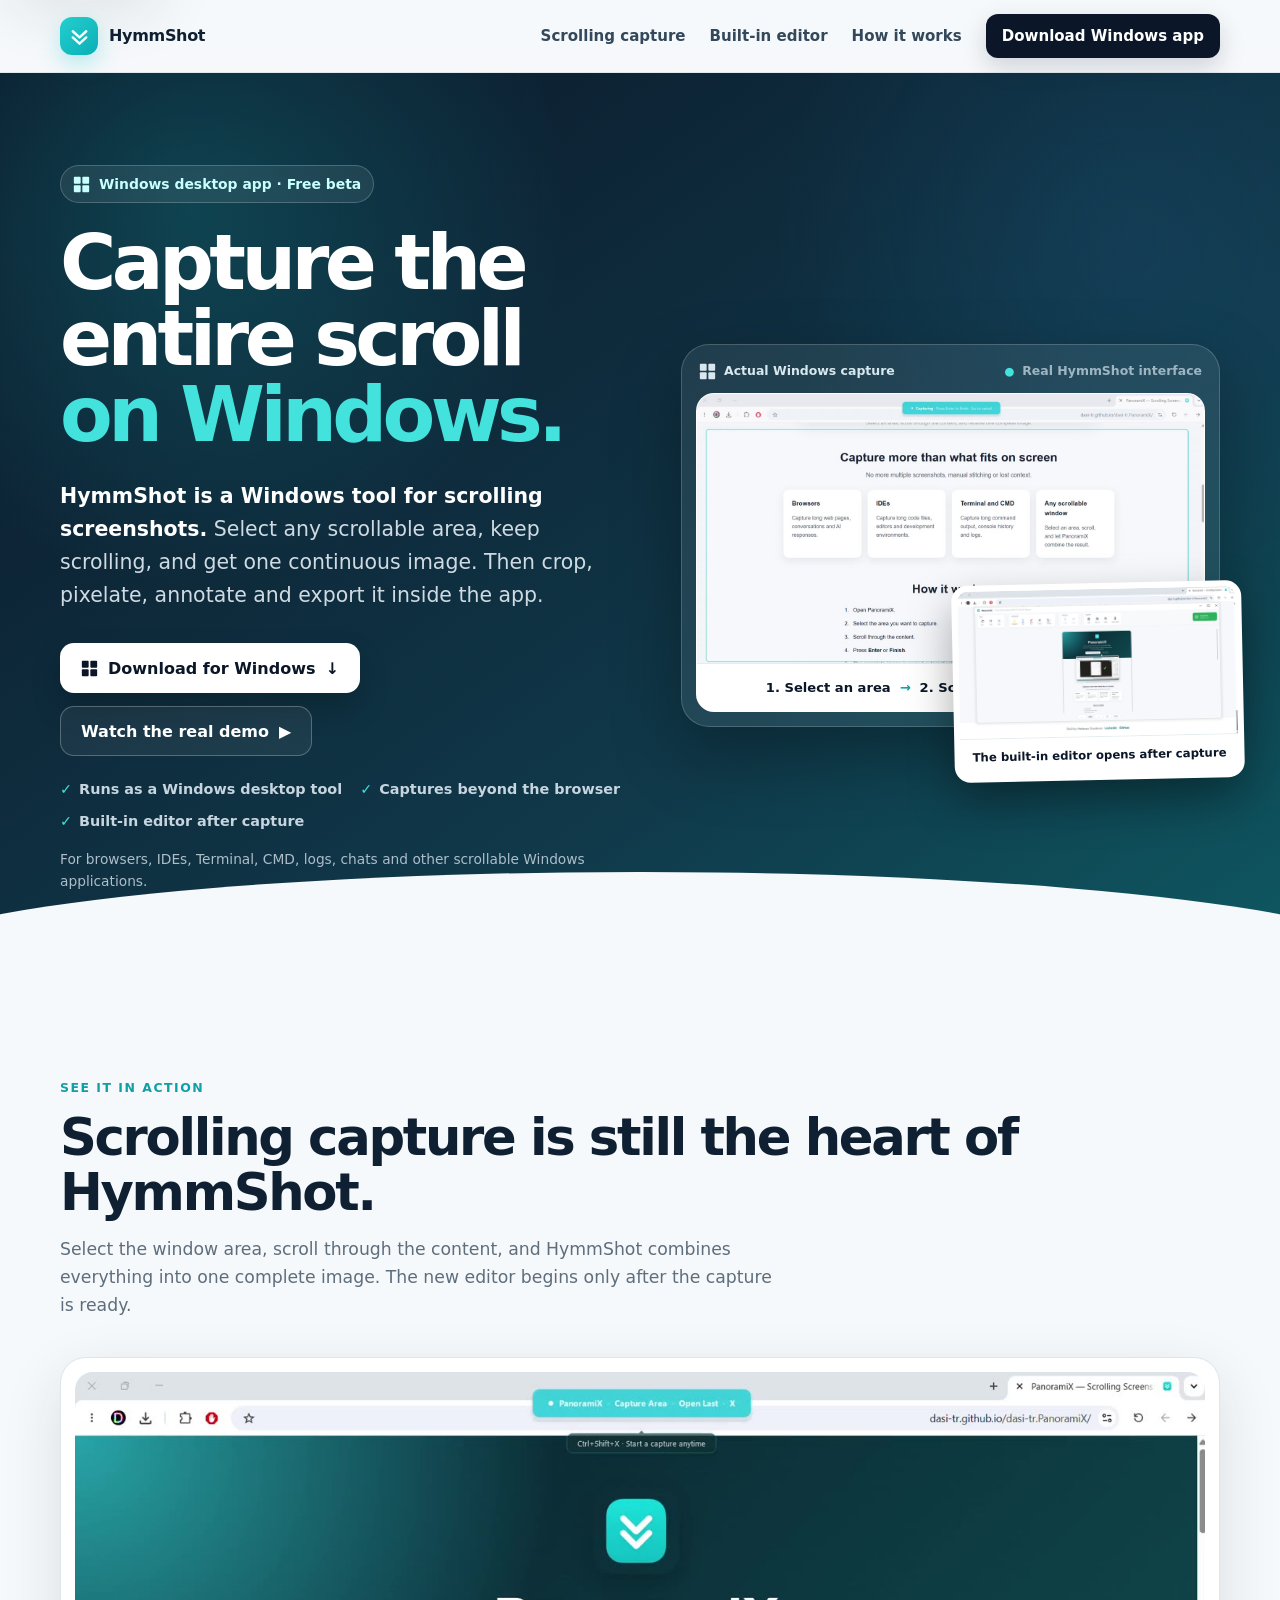
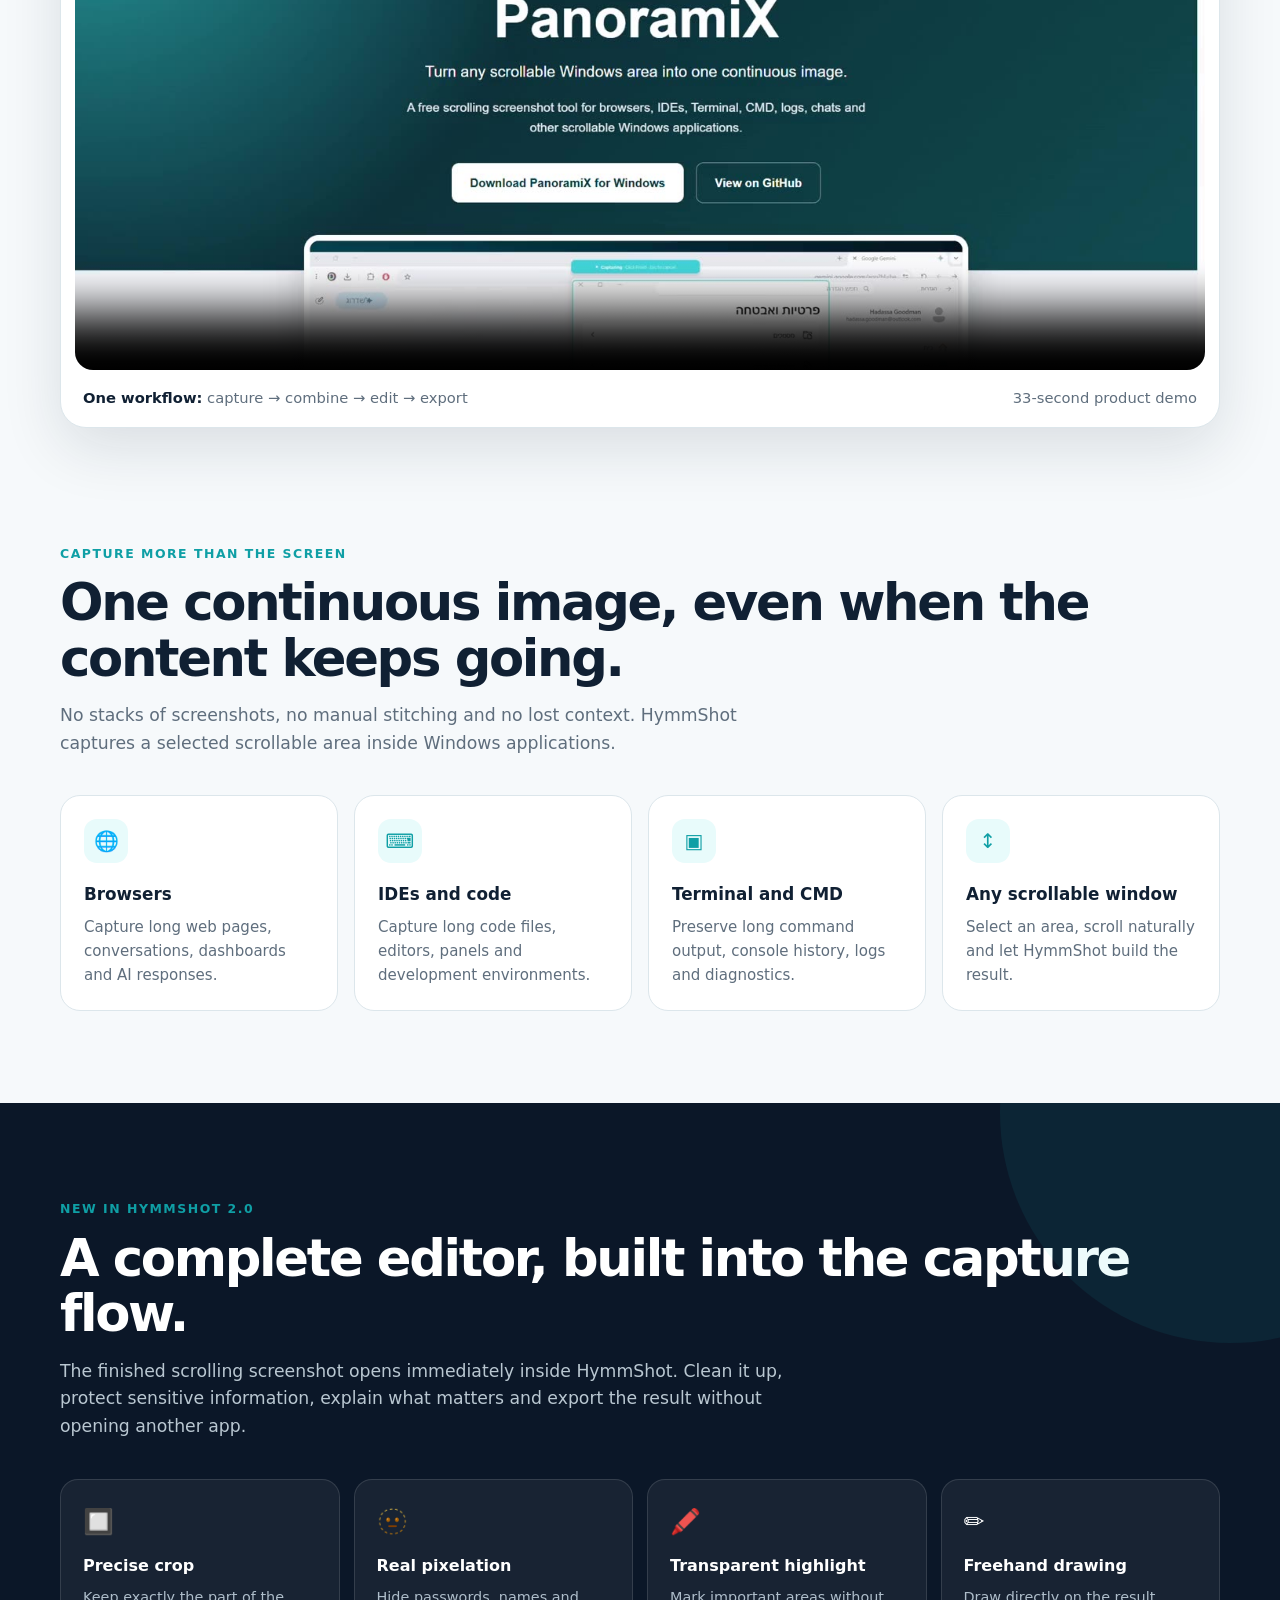
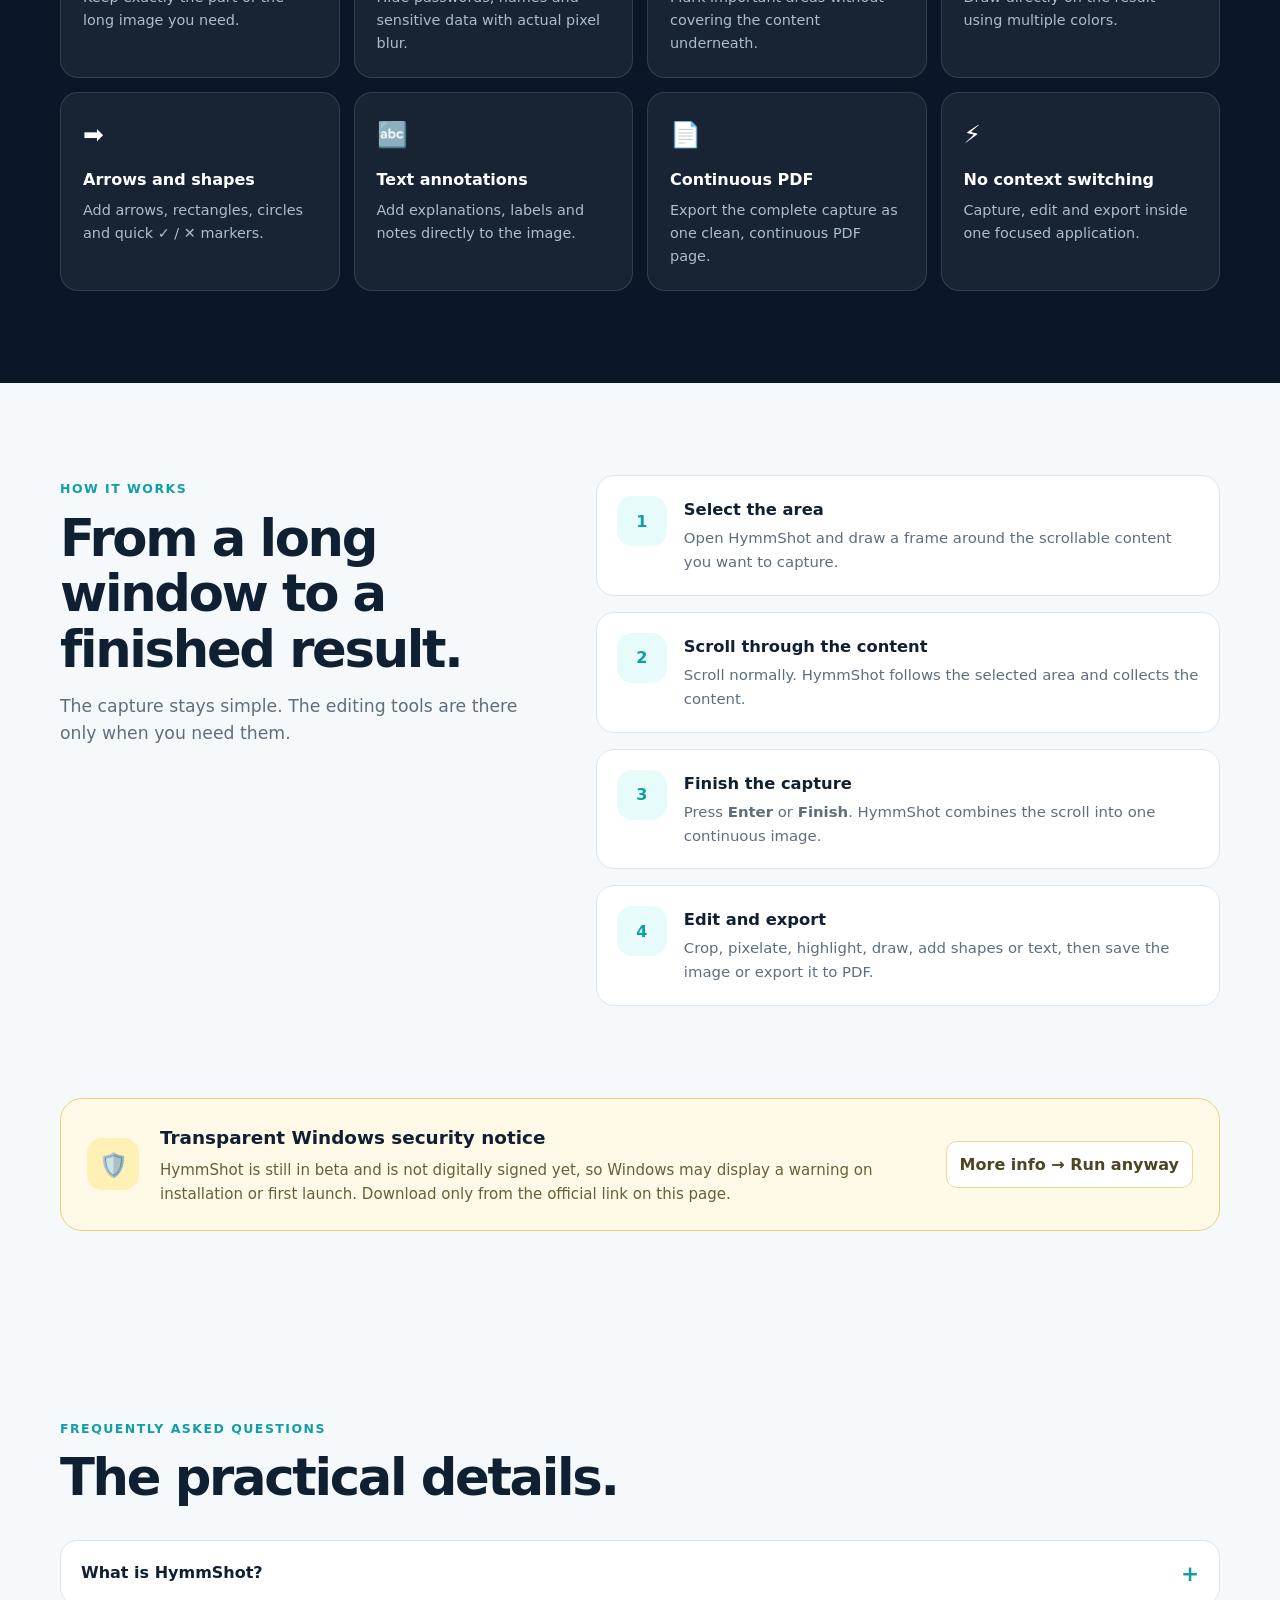
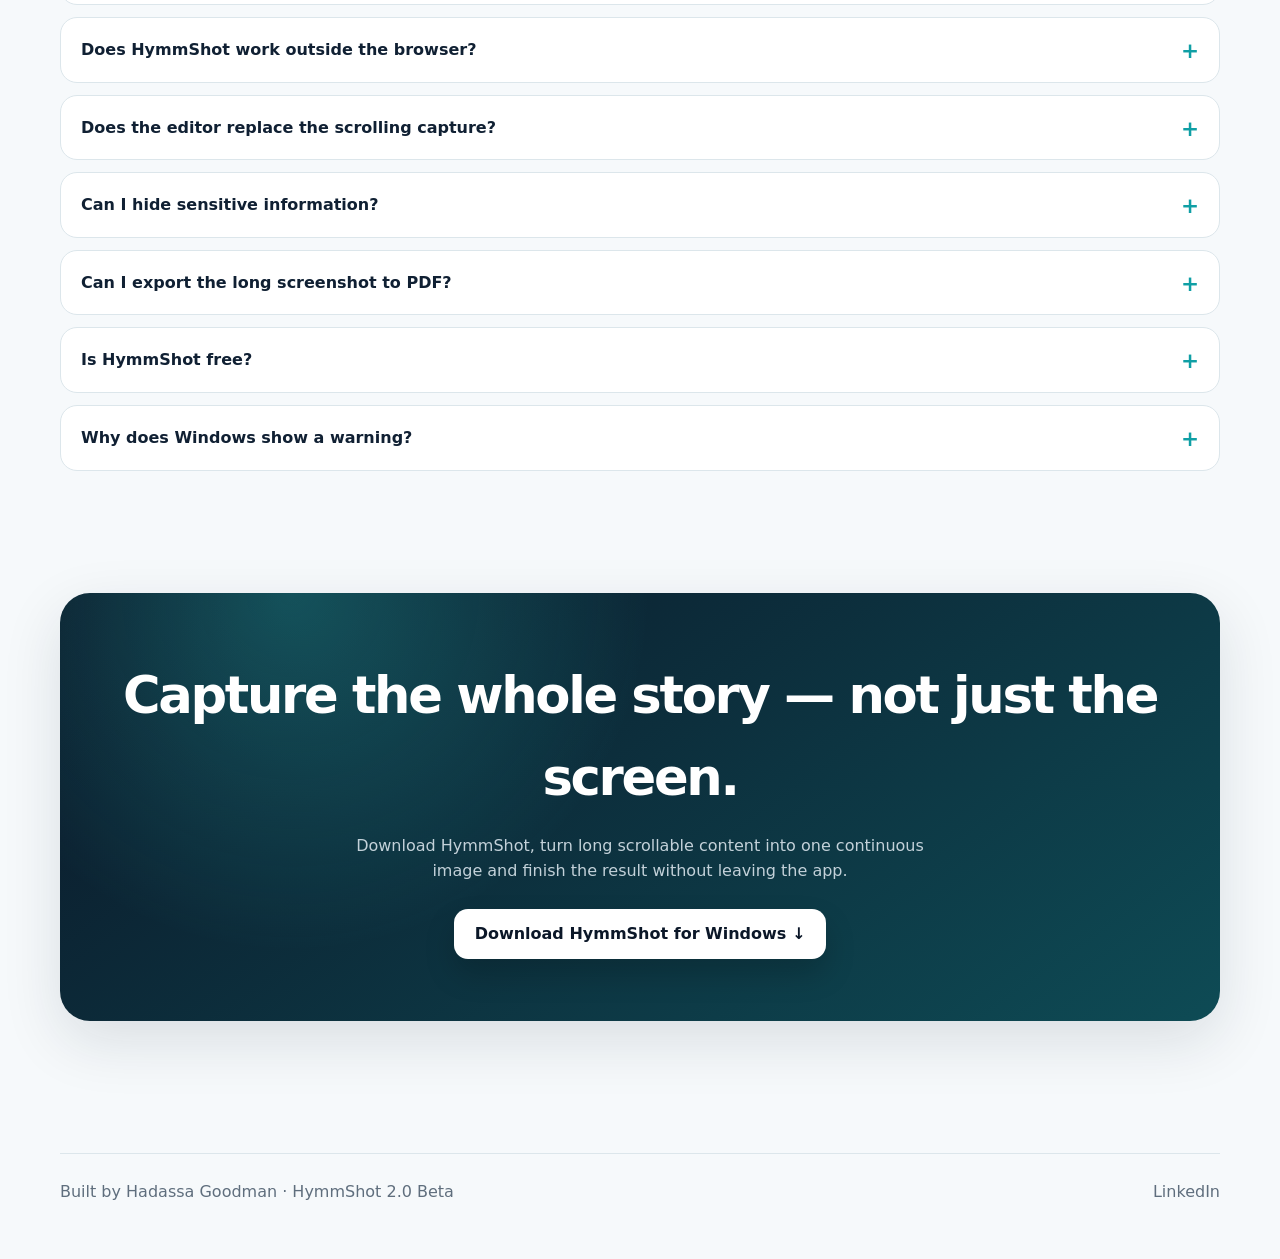
==== index.html @ 6997e1ee "Update download link for HymmShot Windows installer" ====
<!doctype html>
<html lang="en">
<head>
  <meta charset="utf-8">
  <meta name="viewport" content="width=device-width, initial-scale=1">
  <title>HymmShot — Scrolling Screenshots for Windows</title>
  <meta name="description" content="Capture any scrollable Windows area as one continuous image, then crop, pixelate, highlight, annotate and export it — without leaving HymmShot.">
  <meta name="theme-color" content="#0b1728">
  <link rel="canonical" href="https://hymmshot.com/">
  <meta property="og:type" content="website">
  <meta property="og:url" content="https://hymmshot.com/">
  <meta property="og:title" content="HymmShot — Scrolling Screenshots for Windows">
  <meta property="og:description" content="A Windows scrolling screenshot tool with a built-in editor for cropping, pixelation, highlighting, annotations and PDF export.">
  <meta property="og:image" content="https://hymmshot.com/icon.png">
  <meta name="twitter:card" content="summary_large_image">
  <meta name="twitter:title" content="HymmShot — Scrolling Screenshots for Windows">
  <meta name="twitter:description" content="Capture long scrollable content as one continuous image, then edit it inside HymmShot.">
  <meta name="twitter:image" content="https://hymmshot.com/icon.png">
  <link rel="icon" href="data:image/svg+xml,%3Csvg xmlns='http://www.w3.org/2000/svg' viewBox='0 0 64 64'%3E%3Crect width='64' height='64' rx='16' fill='%2317c7c9'/%3E%3Cpath d='M18 21l14 14 14-14M18 35l14 14 14-14' fill='none' stroke='white' stroke-width='6' stroke-linecap='round' stroke-linejoin='round'/%3E%3C/svg%3E">
  <script type="application/ld+json">
  {
    "@context": "https://schema.org",
    "@type": "SoftwareApplication",
    "name": "HymmShot",
    "operatingSystem": "Windows",
    "applicationCategory": "UtilitiesApplication",
    "softwareVersion": "2.0.0 Beta",
    "description": "HymmShot captures a selected scrollable Windows area as one continuous image and opens it in a built-in editor.",
    "url": "https://hymmshot.com/",
    "downloadUrl": "https://github.com/dasi-tr/PanoramiX-Releases/releases/latest/download/HymmShot-Setup-0.8.0.exe",
    "offers": {"@type":"Offer","price":"0","priceCurrency":"USD"},
    "featureList": [
      "Scrolling screenshot capture for Windows applications",
      "Combines scrolled content into one continuous image",
      "Built-in crop tool",
      "Real pixelation for sensitive information",
      "Transparent highlighting",
      "Freehand drawing in multiple colors",
      "Arrows, rectangles, circles and quick markers",
      "Text annotations",
      "Continuous single-page PDF export"
    ]
  }
  </script>
  <style>
    :root {
      --ink: #102033;
      --muted: #5f6e7d;
      --bg: #f6f9fb;
      --panel: #ffffff;
      --line: #dce6eb;
      --navy: #0b1728;
      --navy-2: #10263a;
      --teal: #19c6c8;
      --teal-dark: #0f9fa5;
      --teal-soft: #e8fbfb;
      --warning: #fff9e8;
      --warning-line: #ecd273;
      --shadow: 0 20px 60px rgba(13, 35, 52, .12);
      --radius: 24px;
      --max: 1160px;
    }

    * { box-sizing: border-box; }
    html { scroll-behavior: smooth; }
    body {
      margin: 0;
      color: var(--ink);
      background: var(--bg);
      font-family: Inter, ui-sans-serif, system-ui, -apple-system, BlinkMacSystemFont, "Segoe UI", Arial, sans-serif;
      line-height: 1.6;
      -webkit-font-smoothing: antialiased;
    }
    a { color: inherit; }
    img, video { max-width: 100%; display: block; }
    button, a { -webkit-tap-highlight-color: transparent; }
    .container { width: min(var(--max), calc(100% - 40px)); margin-inline: auto; }
    .skip-link {
      position: fixed; top: 10px; left: 10px; z-index: 1000;
      transform: translateY(-150%); background: #fff; padding: 10px 14px;
      border-radius: 10px; box-shadow: var(--shadow);
    }
    .skip-link:focus { transform: translateY(0); }

    .site-nav {
      position: sticky; top: 0; z-index: 50;
      background: rgba(246,249,251,.88);
      backdrop-filter: blur(18px);
      border-bottom: 1px solid rgba(220,230,235,.8);
    }
    .nav-inner {
      min-height: 72px; display: flex; align-items: center; justify-content: space-between; gap: 24px;
    }
    .brand { display: flex; align-items: center; gap: 11px; text-decoration: none; font-weight: 800; letter-spacing: -.02em; }
    .brand-mark {
      width: 38px; height: 38px; border-radius: 12px; flex: 0 0 auto;
      background: linear-gradient(145deg, #25d7d5, #0cafb7);
      display: grid; place-items: center; box-shadow: 0 9px 22px rgba(25,198,200,.28);
    }
    .brand-mark svg { width: 23px; height: 23px; }
    .nav-links { display: flex; align-items: center; gap: 24px; font-size: .94rem; font-weight: 650; }
    .nav-links a { text-decoration: none; color: #34485b; }
    .nav-links a:hover { color: var(--teal-dark); }
    .nav-download {
      color: #fff !important; background: var(--navy); padding: 10px 16px; border-radius: 12px;
      box-shadow: 0 9px 24px rgba(11,23,40,.17);
    }

    .hero {
      position: relative; overflow: hidden;
      background:
        radial-gradient(circle at 15% 15%, rgba(25,198,200,.22), transparent 28%),
        radial-gradient(circle at 88% 18%, rgba(39,116,177,.16), transparent 26%),
        linear-gradient(145deg, var(--navy), #10394a 65%, #0e5962);
      color: #fff;
      padding: 92px 0 76px;
    }
    .hero::after {
      content: ""; position: absolute; inset: auto -10% -160px -10%; height: 270px;
      background: var(--bg); border-radius: 50% 50% 0 0 / 35% 35% 0 0;
    }
    .hero-grid {
      position: relative; z-index: 1; display: grid; grid-template-columns: 1.02fr .98fr;
      gap: 60px; align-items: center;
    }
    .eyebrow {
      display: inline-flex; align-items: center; gap: 9px; margin-bottom: 22px;
      border: 1px solid rgba(255,255,255,.2); background: rgba(255,255,255,.08);
      padding: 7px 12px; border-radius: 999px; color: #c8ffff; font-size: .87rem; font-weight: 750;
    }
    .dot { width: 8px; height: 8px; background: #29e1d8; border-radius: 999px; box-shadow: 0 0 0 6px rgba(41,225,216,.12); }
    h1 { margin: 0; font-size: clamp(3.1rem, 6vw, 5.7rem); line-height: .99; letter-spacing: -.06em; max-width: 850px; }
    .hero-highlight { color: #43e2dc; }
    .hero-copy { margin: 27px 0 0; max-width: 650px; color: #cfdae3; font-size: clamp(1.08rem, 2vw, 1.28rem); }
    .hero-copy strong { color: #fff; }
    .actions { display: flex; flex-wrap: wrap; gap: 13px; margin-top: 32px; }
    .btn {
      display: inline-flex; align-items: center; justify-content: center; gap: 10px;
      min-height: 50px; padding: 0 20px; border-radius: 14px; text-decoration: none;
      font-weight: 800; border: 1px solid transparent; transition: transform .18s ease, box-shadow .18s ease, background .18s ease;
    }
    .btn:hover { transform: translateY(-2px); }
    .btn-primary { background: #fff; color: var(--navy); box-shadow: 0 15px 30px rgba(0,0,0,.18); }
    .btn-secondary { border-color: rgba(255,255,255,.26); background: rgba(255,255,255,.06); color: #fff; }
    .microcopy { margin-top: 15px; color: #aebdca; font-size: .86rem; }

    .windows-icon { width: 17px; height: 17px; flex: 0 0 auto; }
    .windows-icon rect { fill: currentColor; }
    .windows-points {
      display: flex; flex-wrap: wrap; gap: 9px 18px; margin: 22px 0 0; padding: 0;
      list-style: none; color: #c6d5df; font-size: .9rem; font-weight: 650;
    }
    .windows-points li { display: inline-flex; align-items: center; gap: 7px; }
    .windows-points li::before { content: "✓"; color: #42e2dc; font-weight: 900; }

    .product-shot {
      position: relative; padding: 14px; border-radius: 28px;
      border: 1px solid rgba(255,255,255,.18);
      background: rgba(255,255,255,.08);
      box-shadow: 0 28px 70px rgba(0,0,0,.3);
    }
    .product-shot-top {
      display: flex; align-items: center; justify-content: space-between; gap: 12px;
      padding: 2px 3px 12px; color: #d9e8ef; font-size: .78rem; font-weight: 750;
    }
    .windows-app-badge, .real-interface {
      display: inline-flex; align-items: center; gap: 8px;
    }
    .real-interface { color: #9fb5c2; }
    .real-interface::before { content: "●"; color: #43e2dc; font-size: .72rem; }
    .capture-proof {
      position: relative; overflow: hidden; border-radius: 18px; background: #fff;
      border: 1px solid rgba(255,255,255,.24);
    }
    .capture-proof > img { width: 100%; aspect-ratio: 319 / 169; object-fit: cover; }
    .capture-proof-caption {
      display: flex; align-items: center; justify-content: center; gap: 9px; flex-wrap: wrap;
      padding: 13px 14px; color: #34485b; background: #fff; font-size: .82rem;
      border-top: 1px solid #e5ecef;
    }
    .capture-proof-caption strong { color: var(--navy); }
    .flow-arrow { color: var(--teal-dark); font-weight: 900; }
    .editor-inset {
      position: absolute; right: -24px; bottom: -54px; width: 54%;
      border-radius: 16px; overflow: hidden; border: 6px solid #fff;
      background: #fff; box-shadow: 0 20px 45px rgba(0,0,0,.34);
      transform: rotate(-1.2deg);
    }
    .editor-inset img { width: 100%; aspect-ratio: 319 / 169; object-fit: cover; }
    .editor-inset-label {
      padding: 9px 11px; background: #fff; color: var(--navy); font-size: .73rem;
      font-weight: 850; text-align: center; border-top: 1px solid #e5ecef;
    }

    section { padding: 92px 0; }
    .section-kicker { color: var(--teal-dark); font-weight: 850; text-transform: uppercase; letter-spacing: .12em; font-size: .78rem; }
    .section-title { margin: 10px 0 16px; font-size: clamp(2rem, 4vw, 3.45rem); line-height: 1.08; letter-spacing: -.045em; }
    .section-lead { margin: 0; color: var(--muted); font-size: 1.08rem; max-width: 730px; }

    .demo-wrap { margin-top: 38px; background: var(--panel); border: 1px solid var(--line); border-radius: 26px; padding: 14px; box-shadow: var(--shadow); }
    .demo-video { width: 100%; border-radius: 18px; background: #eaf0f2; aspect-ratio: 240/127; object-fit: cover; }
    .demo-note { display: flex; justify-content: space-between; align-items: center; gap: 20px; padding: 16px 8px 3px; color: var(--muted); font-size: .92rem; }
    .demo-note strong { color: var(--ink); }

    .feature-grid { display: grid; grid-template-columns: repeat(4, 1fr); gap: 16px; margin-top: 38px; }
    .feature-card {
      background: var(--panel); border: 1px solid var(--line); border-radius: 20px; padding: 23px;
      min-height: 188px; transition: transform .2s ease, box-shadow .2s ease, border-color .2s ease;
    }
    .feature-card:hover { transform: translateY(-5px); border-color: #b6dddd; box-shadow: 0 16px 36px rgba(15,61,72,.09); }
    .feature-icon {
      width: 44px; height: 44px; border-radius: 13px; display: grid; place-items: center;
      background: var(--teal-soft); color: var(--teal-dark); font-size: 1.25rem; margin-bottom: 18px;
    }
    .feature-card h3 { margin: 0 0 7px; font-size: 1.05rem; }
    .feature-card p { margin: 0; color: var(--muted); font-size: .94rem; }

    .dark-section { background: var(--navy); color: #fff; position: relative; overflow: hidden; }
    .dark-section::before { content:""; position:absolute; width:460px; height:460px; border-radius:50%; background:rgba(25,198,200,.08); right:-180px; top:-220px; }
    .dark-section .section-lead { color: #b9c7d1; }
    .tool-grid { display: grid; grid-template-columns: repeat(4, 1fr); gap: 14px; margin-top: 38px; position: relative; }
    .tool-card { padding: 22px; border-radius: 18px; border: 1px solid rgba(255,255,255,.12); background: rgba(255,255,255,.055); min-height: 155px; }
    .tool-card .tool-symbol { font-size: 1.55rem; margin-bottom: 12px; }
    .tool-card h3 { margin: 0 0 7px; font-size: 1rem; }
    .tool-card p { margin: 0; color: #aebdca; font-size: .9rem; }

    .workflow { display: grid; grid-template-columns: .86fr 1.14fr; gap: 65px; align-items: start; }
    .steps { display: grid; gap: 16px; }
    .step { display: grid; grid-template-columns: 50px 1fr; gap: 17px; padding: 20px; border-radius: 18px; background: #fff; border: 1px solid var(--line); }
    .step-number { width: 50px; height: 50px; border-radius: 15px; background: var(--teal-soft); color: var(--teal-dark); display: grid; place-items: center; font-weight: 900; }
    .step h3 { margin: 1px 0 4px; font-size: 1.02rem; }
    .step p { margin: 0; color: var(--muted); font-size: .93rem; }

    .security { padding-top: 0; }
    .security-card {
      display: grid; grid-template-columns: auto 1fr auto; gap: 21px; align-items: center;
      background: var(--warning); border: 1px solid var(--warning-line); border-radius: 22px; padding: 24px 26px;
    }
    .security-icon { width: 52px; height: 52px; border-radius: 15px; background: #fff1b6; display: grid; place-items: center; font-size: 1.45rem; }
    .security-card h2 { margin: 0 0 5px; font-size: 1.15rem; }
    .security-card p { margin: 0; color: #685f3a; font-size: .94rem; }
    .security-code { white-space: nowrap; font-weight: 850; color: #4d4526; background: #fff; border: 1px solid #ead991; padding: 10px 13px; border-radius: 11px; }

    .hebrew { background: linear-gradient(135deg, #effbfb, #f8fbfc); }
    .rtl { direction: rtl; text-align: right; }
    .rtl-grid { display: grid; grid-template-columns: 1fr 1fr; gap: 28px; margin-top: 34px; }
    .rtl-card { background: #fff; border: 1px solid var(--line); border-radius: 22px; padding: 27px; }
    .rtl-card h3 { margin-top: 0; }
    .rtl-card p, .rtl-card li { color: var(--muted); }
    .rtl-card ol { padding-right: 22px; }
    .rtl-card li { margin-bottom: 8px; }

    .faq-list { margin-top: 34px; display: grid; gap: 12px; }
    details { background: #fff; border: 1px solid var(--line); border-radius: 17px; padding: 0 20px; }
    summary { cursor: pointer; list-style: none; padding: 19px 30px 19px 0; font-weight: 800; position: relative; }
    summary::-webkit-details-marker { display: none; }
    summary::after { content: "+"; position: absolute; right: 0; top: 16px; font-size: 1.35rem; color: var(--teal-dark); }
    details[open] summary::after { content: "–"; }
    details p { margin: 0 0 20px; color: var(--muted); max-width: 850px; }

    .final-cta { padding-top: 30px; }
    .cta-box {
      text-align: center; color: #fff; border-radius: 30px; padding: 62px 30px;
      background: radial-gradient(circle at 20% 0%, rgba(46,229,219,.26), transparent 35%), linear-gradient(145deg, var(--navy), #0e4b55);
      box-shadow: var(--shadow);
    }
    .cta-box h2 { margin: 0; font-size: clamp(2rem, 4vw, 3.4rem); letter-spacing: -.045em; }
    .cta-box p { margin: 14px auto 25px; color: #c3d1d9; max-width: 620px; }
    .cta-box .actions { justify-content: center; margin-top: 0; }

    footer { padding: 40px 0 55px; color: var(--muted); }
    .footer-inner { display: flex; justify-content: space-between; align-items: center; gap: 20px; border-top: 1px solid var(--line); padding-top: 25px; }
    .footer-links { display: flex; flex-wrap: wrap; gap: 17px; }
    .footer-links a { text-decoration: none; }
    .footer-links a:hover { color: var(--teal-dark); }

    .reveal { opacity: 0; transform: translateY(18px); transition: opacity .65s ease, transform .65s ease; }
    .reveal.visible { opacity: 1; transform: none; }

    @media (max-width: 980px) {
      .hero-grid, .workflow { grid-template-columns: 1fr; }
      .hero-grid { gap: 45px; }
      .product-shot { max-width: 760px; margin-inline: auto; }
      .editor-inset { right: 14px; bottom: -42px; }
      .feature-grid, .tool-grid { grid-template-columns: repeat(2,1fr); }
      .nav-links a:not(.nav-download) { display: none; }
      .rtl-grid { grid-template-columns: 1fr; }
    }
    @media (max-width: 640px) {
      .container { width: min(100% - 24px, var(--max)); }
      .hero { padding: 68px 0 55px; }
      .hero::after { display: none; }
      h1 { font-size: clamp(2.75rem, 15vw, 4rem); }
      section { padding: 70px 0; }
      .feature-grid, .tool-grid { grid-template-columns: 1fr; }
      .product-shot-top { align-items: flex-start; flex-direction: column; }
      .editor-inset { position: relative; right: auto; bottom: auto; width: 88%; margin: 14px auto -8px; transform: none; }
      .capture-proof-caption { font-size: .76rem; gap: 6px; }
      .security-card { grid-template-columns: auto 1fr; }
      .security-code { grid-column: 1 / -1; text-align: center; white-space: normal; }
      .demo-note, .footer-inner { align-items: flex-start; flex-direction: column; }
      .actions .btn { width: 100%; }
      .nav-inner { min-height: 64px; }
      .brand-mark { width: 35px; height: 35px; }
      .nav-download { padding: 9px 12px; font-size: .85rem; }
      .step { grid-template-columns: 42px 1fr; padding: 16px; }
      .step-number { width: 42px; height: 42px; }
    }
    @media (prefers-reduced-motion: reduce) {
      html { scroll-behavior: auto; }
      *, *::before, *::after { animation: none !important; transition: none !important; }
      .reveal { opacity: 1; transform: none; }
    }
  </style>
</head>
<body>
  <a class="skip-link" href="#main">Skip to content</a>

  <nav class="site-nav" aria-label="Main navigation">
    <div class="container nav-inner">
      <a class="brand" href="#top" aria-label="HymmShot home">
        <span class="brand-mark" aria-hidden="true">
          <svg viewBox="0 0 24 24" fill="none"><path d="M5 6.5 12 13l7-6.5M5 13l7 6.5 7-6.5" stroke="white" stroke-width="2.6" stroke-linecap="round" stroke-linejoin="round"/></svg>
        </span>
        <span>HymmShot</span>
      </a>
      <div class="nav-links">
        <a href="#capture">Scrolling capture</a>
        <a href="#editor">Built-in editor</a>
        <a href="#how">How it works</a>
        <a class="nav-download" href="https://github.com/dasi-tr/PanoramiX-Releases/releases/latest/download/HymmShot-Setup-0.8.0.exe">Download Windows app</a>
      </div>
    </div>
  </nav>

  <main id="main">
    <header class="hero" id="top">
      <div class="container hero-grid">
        <div>
          <div class="eyebrow"><svg class="windows-icon" viewBox="0 0 20 20" aria-hidden="true"><rect x="1" y="1" width="8" height="8" rx="1"/><rect x="11" y="1" width="8" height="8" rx="1"/><rect x="1" y="11" width="8" height="8" rx="1"/><rect x="11" y="11" width="8" height="8" rx="1"/></svg> Windows desktop app · Free beta</div>
          <h1>Capture the entire scroll<br><span class="hero-highlight">on Windows.</span></h1>
          <p class="hero-copy"><strong>HymmShot is a Windows tool for scrolling screenshots.</strong> Select any scrollable area, keep scrolling, and get one continuous image. Then crop, pixelate, annotate and export it inside the app.</p>
          <div class="actions">
            <a class="btn btn-primary" href="https://github.com/dasi-tr/PanoramiX-Releases/releases/latest/download/HymmShot-Setup-0.8.0.exe" aria-label="Download HymmShot for Windows"><svg class="windows-icon" viewBox="0 0 20 20" aria-hidden="true"><rect x="1" y="1" width="8" height="8" rx="1"/><rect x="11" y="1" width="8" height="8" rx="1"/><rect x="1" y="11" width="8" height="8" rx="1"/><rect x="11" y="11" width="8" height="8" rx="1"/></svg> Download for Windows <span aria-hidden="true">↓</span></a>
            <a class="btn btn-secondary" href="#demo">Watch the real demo <span aria-hidden="true">▶</span></a>
          </div>
          <ul class="windows-points" aria-label="Windows product details">
            <li>Runs as a Windows desktop tool</li>
            <li>Captures beyond the browser</li>
            <li>Built-in editor after capture</li>
          </ul>
          <p class="microcopy">For browsers, IDEs, Terminal, CMD, logs, chats and other scrollable Windows applications.</p>
        </div>

        <div class="product-shot" aria-label="Real HymmShot interface running a scrolling capture in Windows">
          <div class="product-shot-top">
            <span class="windows-app-badge"><svg class="windows-icon" viewBox="0 0 20 20" aria-hidden="true"><rect x="1" y="1" width="8" height="8" rx="1"/><rect x="11" y="1" width="8" height="8" rx="1"/><rect x="1" y="11" width="8" height="8" rx="1"/><rect x="11" y="11" width="8" height="8" rx="1"/></svg> Actual Windows capture</span>
            <span class="real-interface">Real HymmShot interface</span>
          </div>
          <div class="capture-proof">
            <img src="[data-uri]" alt="HymmShot capturing a selected scrollable area in a Windows browser">
            <div class="capture-proof-caption">
              <strong>1. Select an area</strong><span class="flow-arrow">→</span>
              <strong>2. Scroll</strong><span class="flow-arrow">→</span>
              <strong>3. Get one image</strong>
            </div>
          </div>
          <div class="editor-inset">
            <img src="[data-uri]" alt="The built-in HymmShot editor after the scrolling capture is complete">
            <div class="editor-inset-label">The built-in editor opens after capture</div>
          </div>
        </div>
      </div>
    </header>

    <section id="demo">
      <div class="container reveal">
        <span class="section-kicker">See it in action</span>
        <h2 class="section-title">Scrolling capture is still the heart of HymmShot.</h2>
        <p class="section-lead">Select the window area, scroll through the content, and HymmShot combines everything into one complete image. The new editor begins only after the capture is ready.</p>
        <div class="demo-wrap">
          <video class="demo-video" controls muted autoplay loop playsinline preload="metadata" poster="[data-uri]">
            <source src="[data-uri]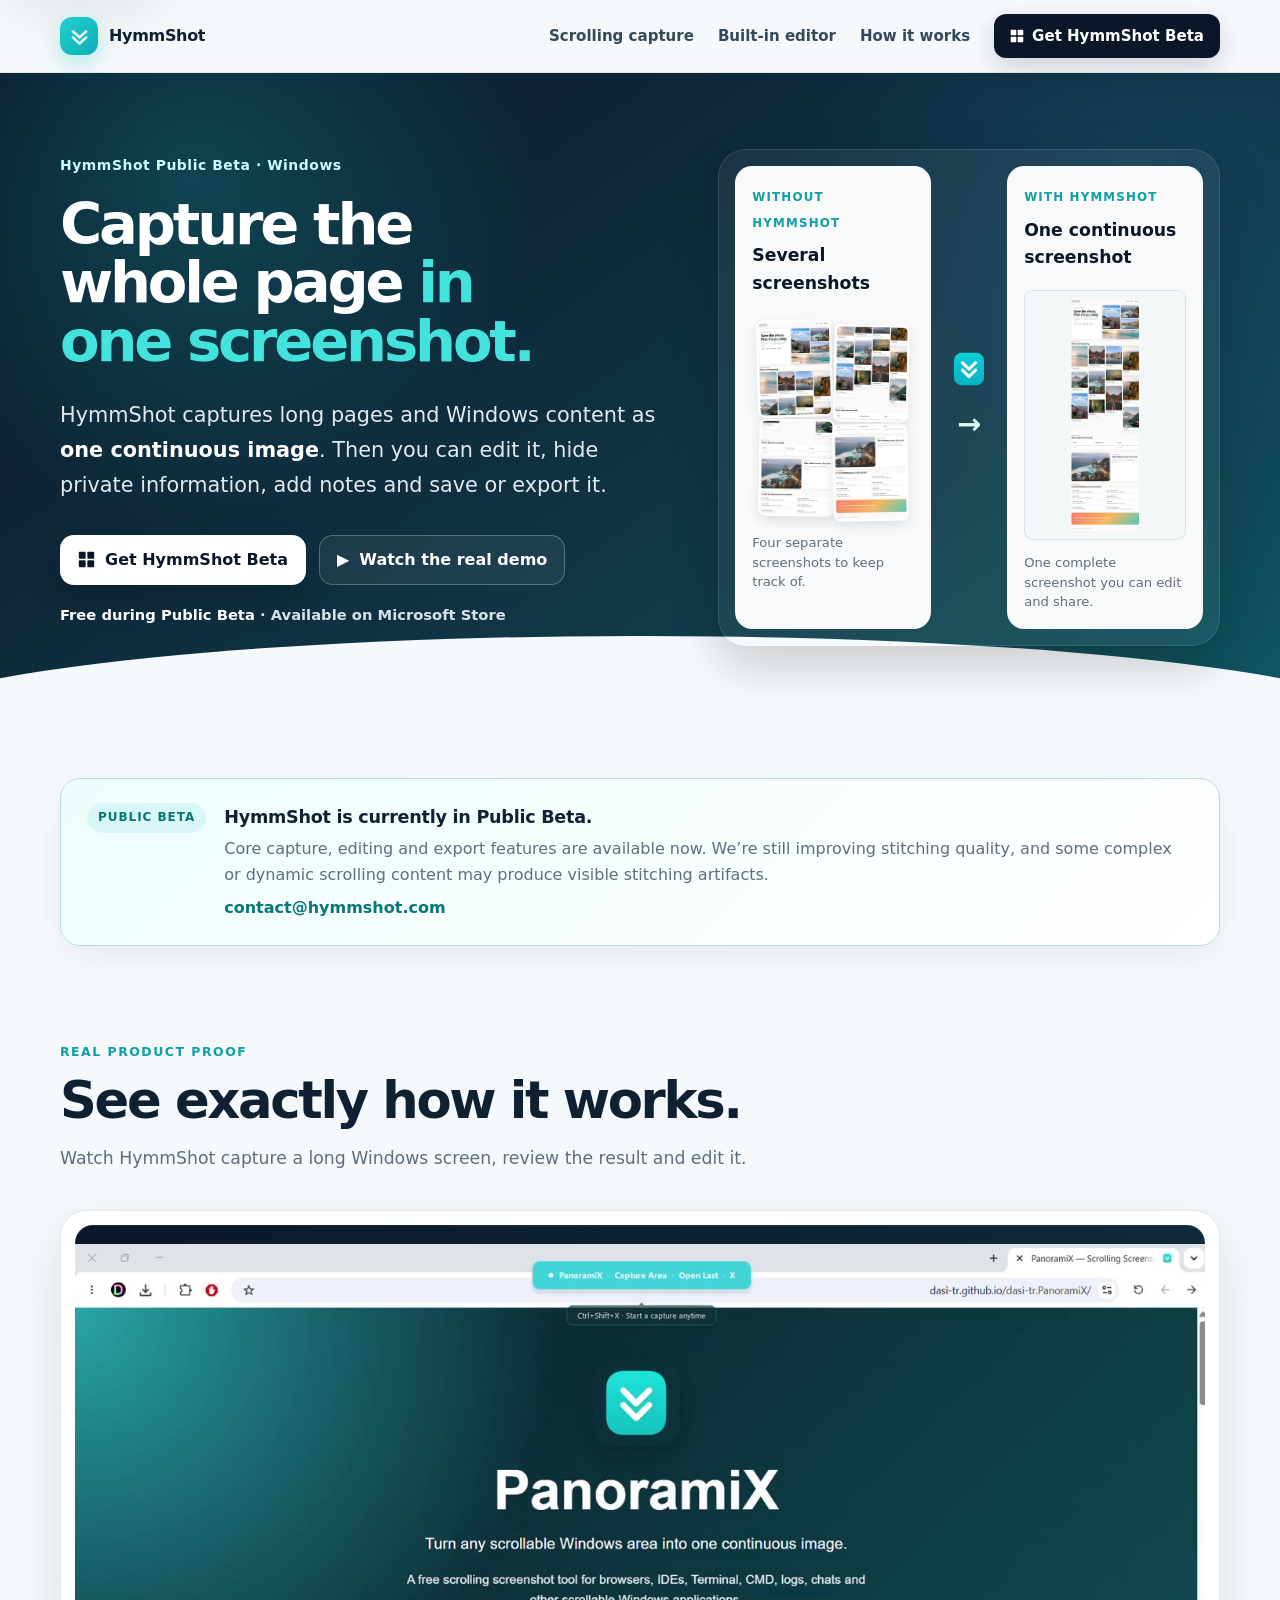
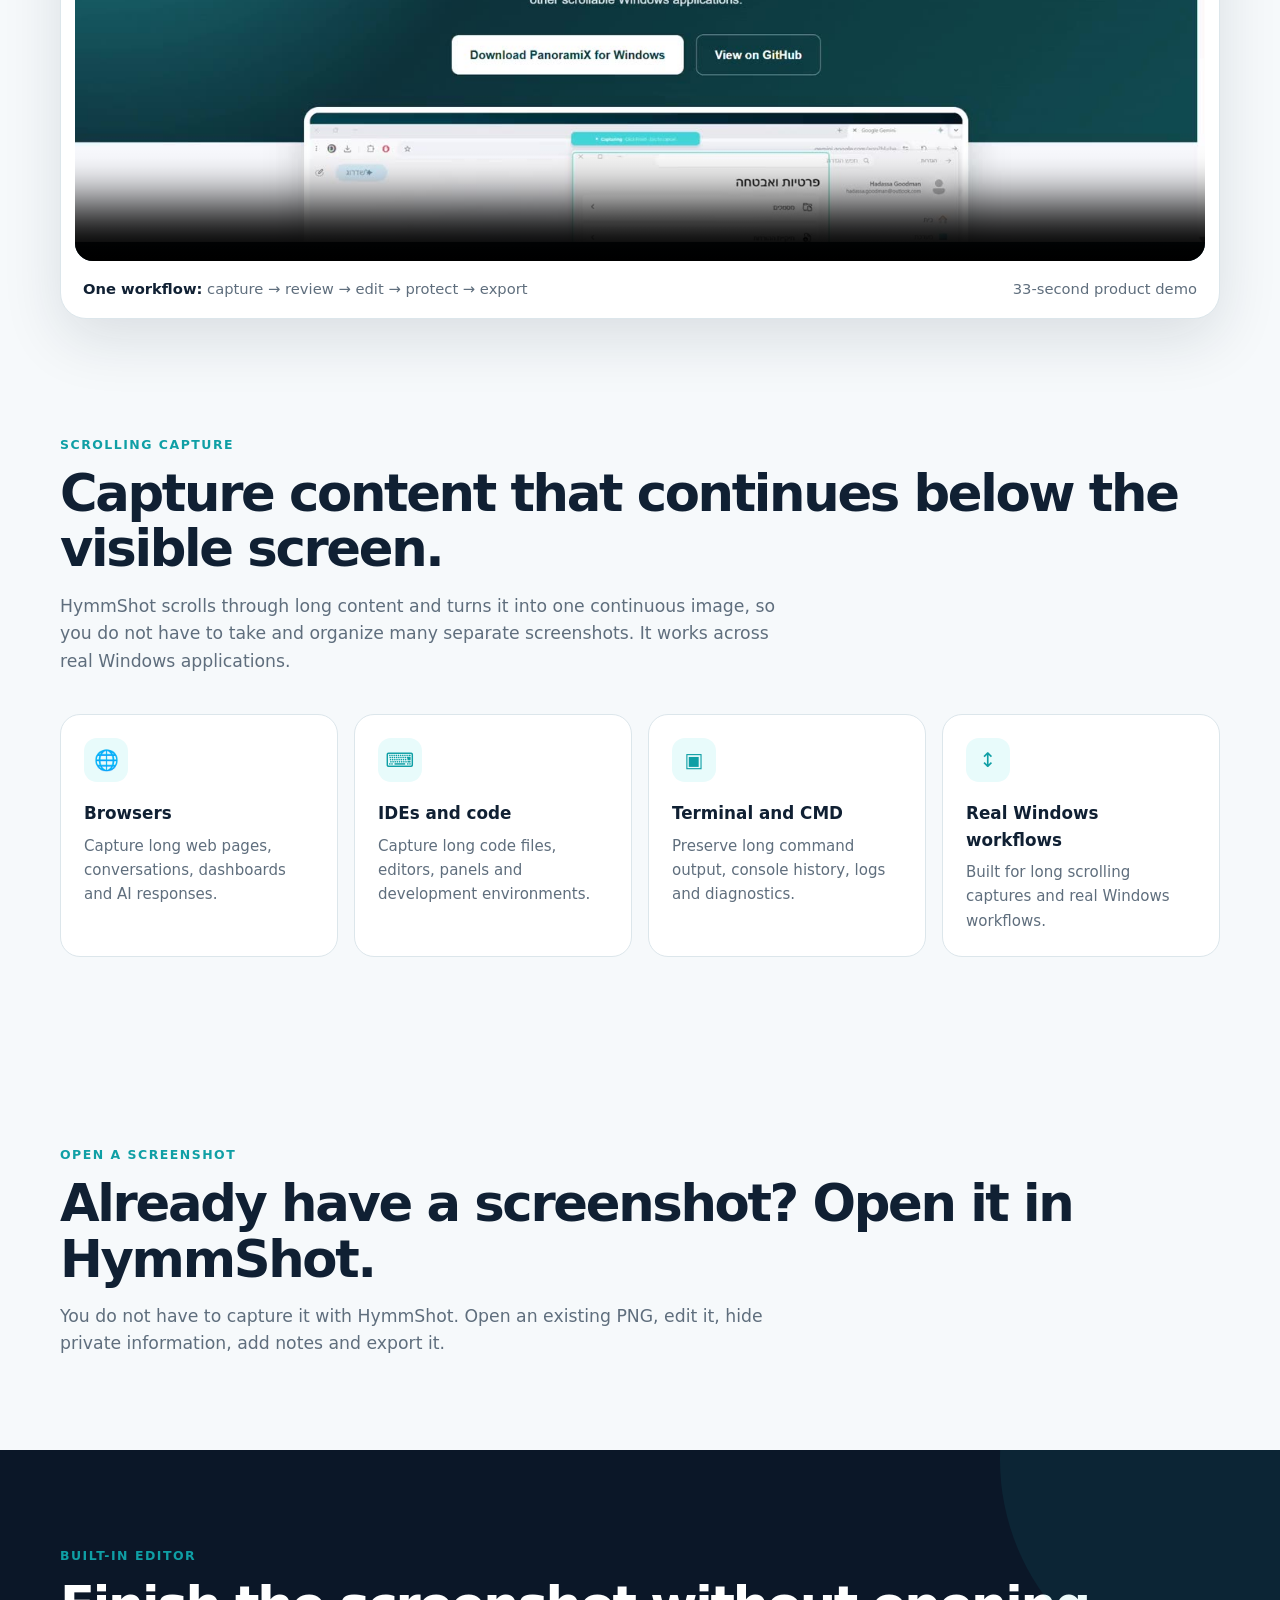
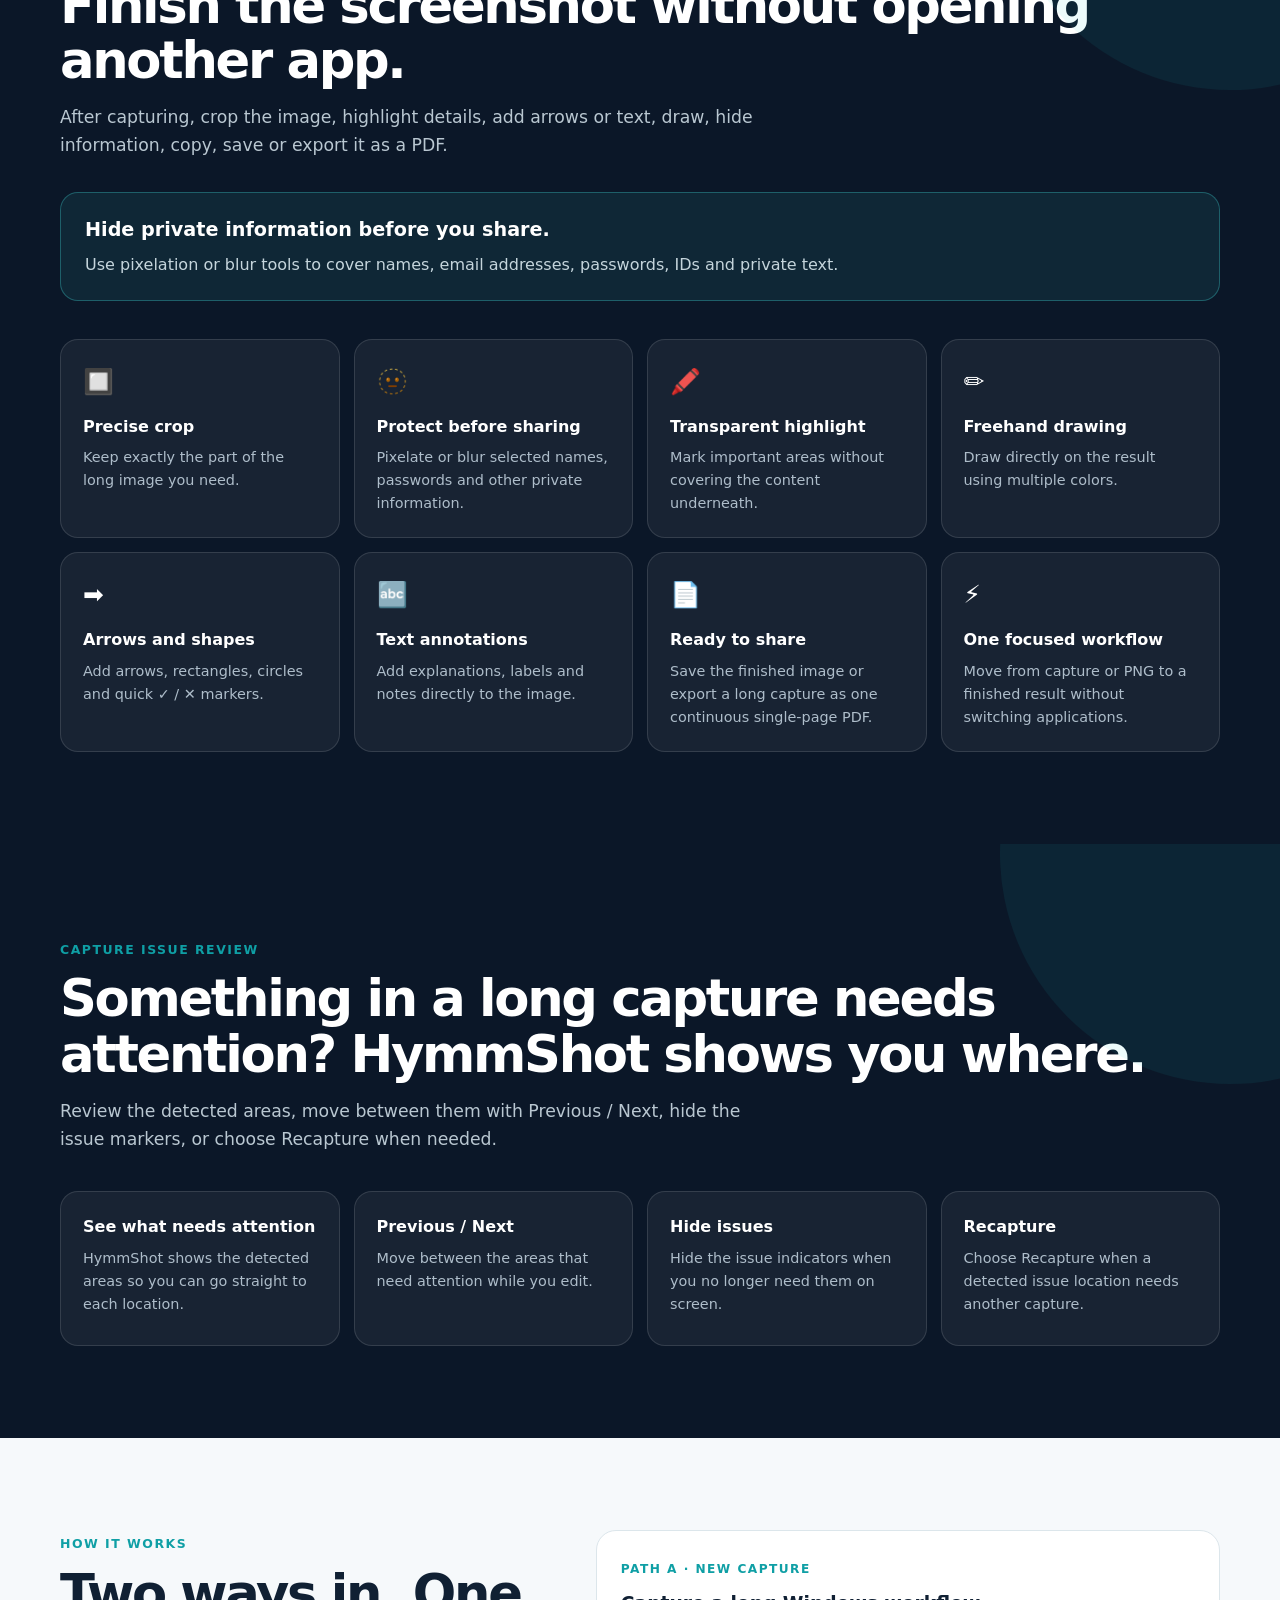
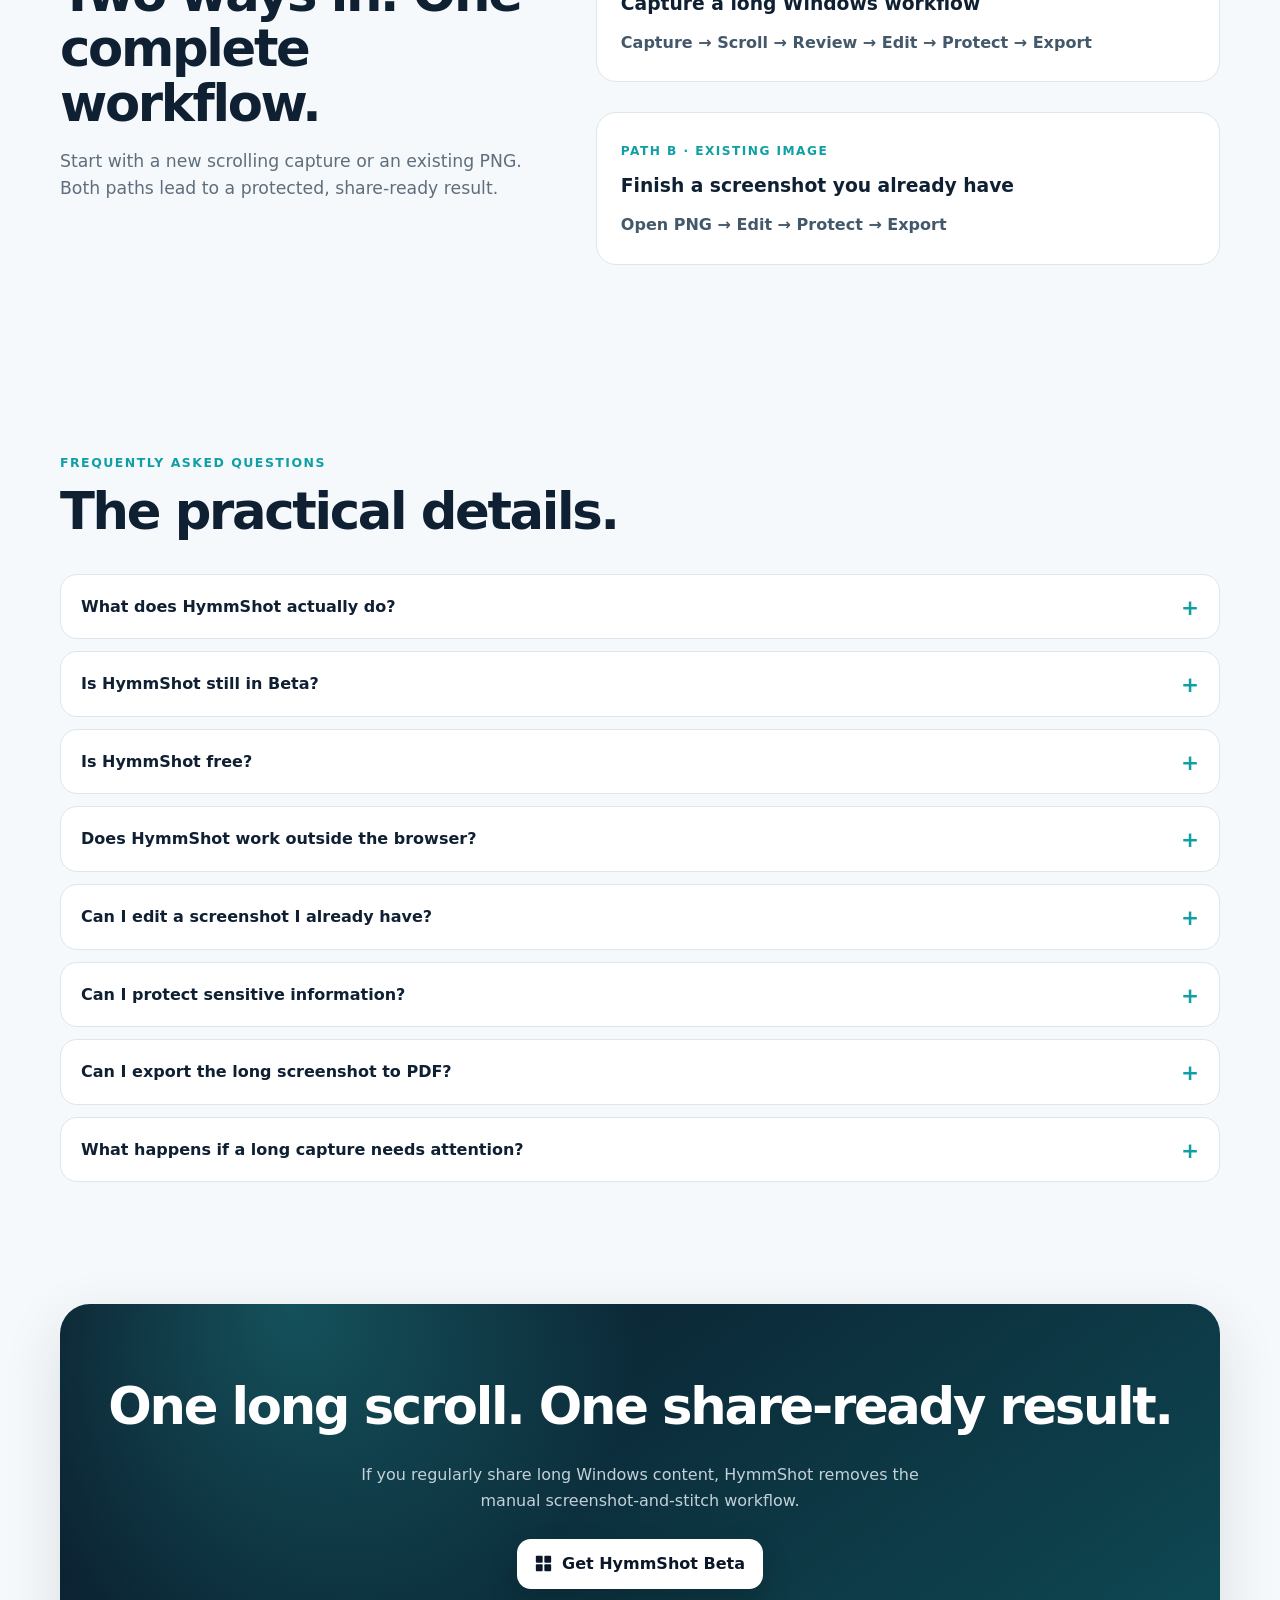
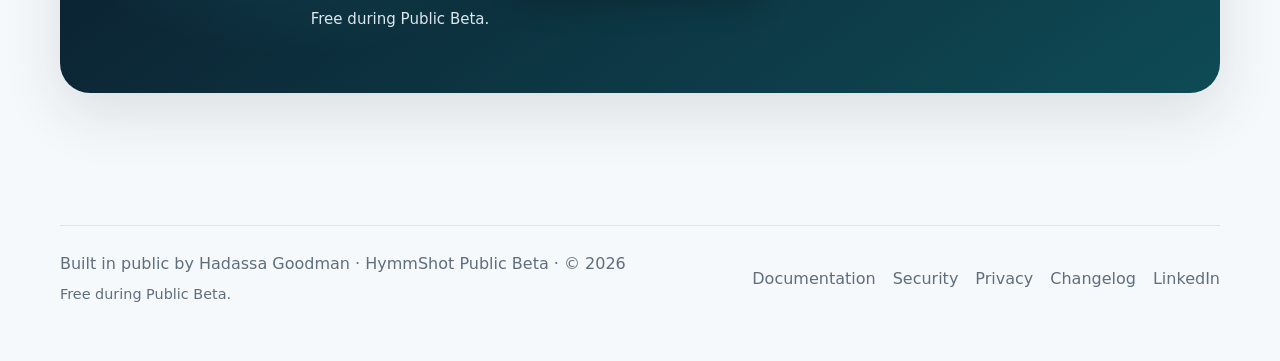
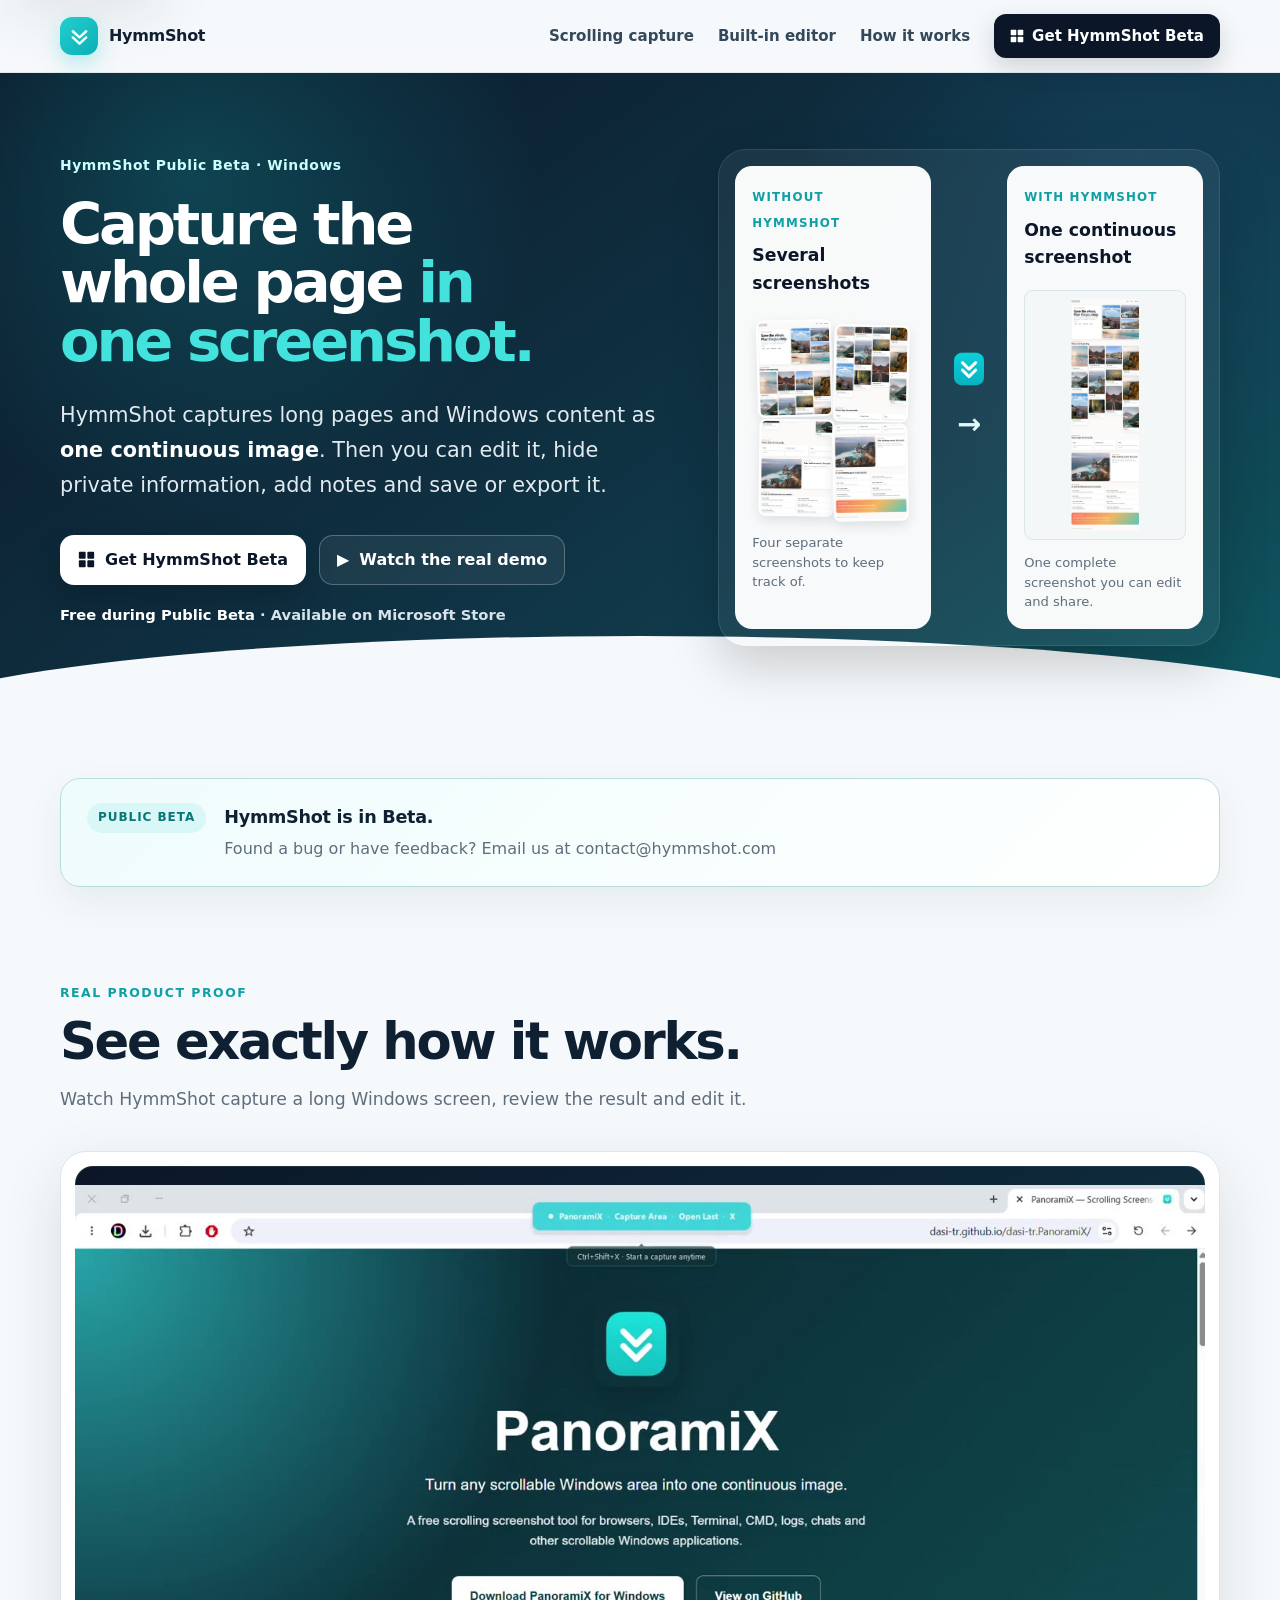
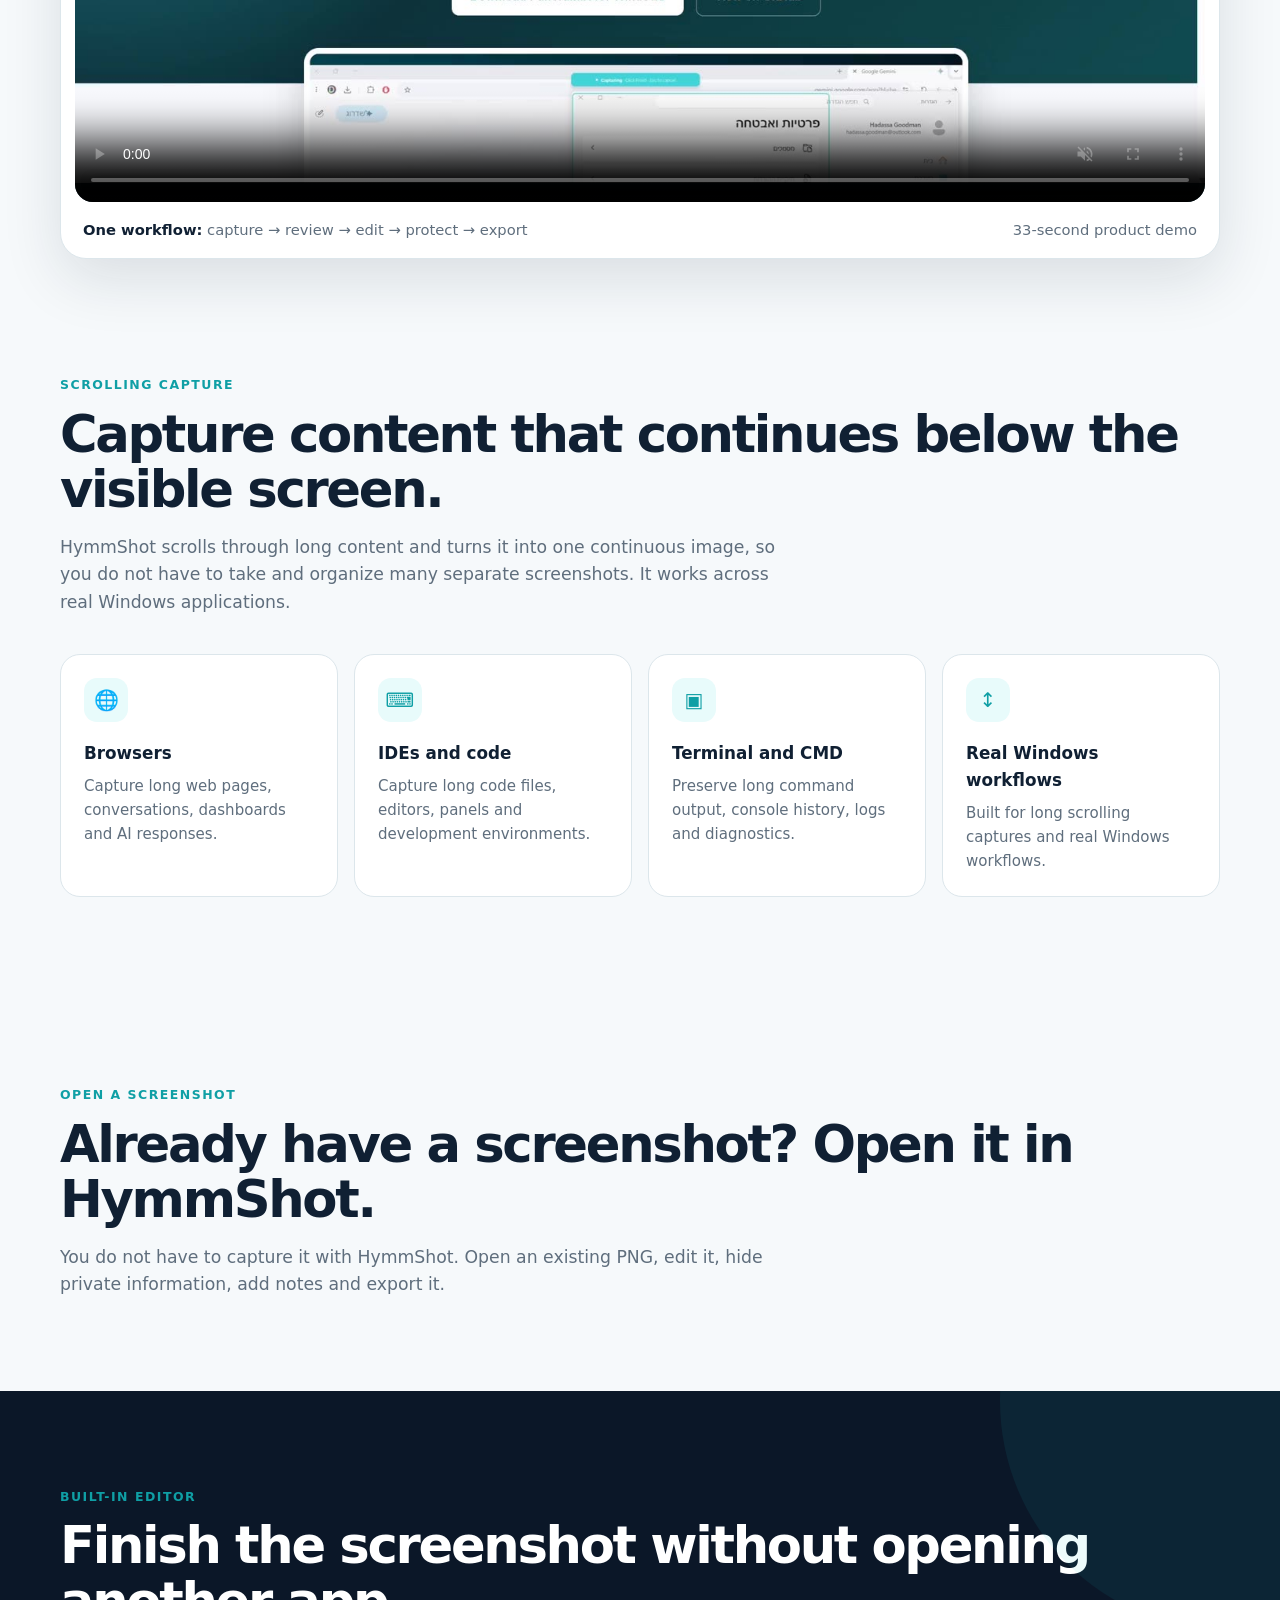
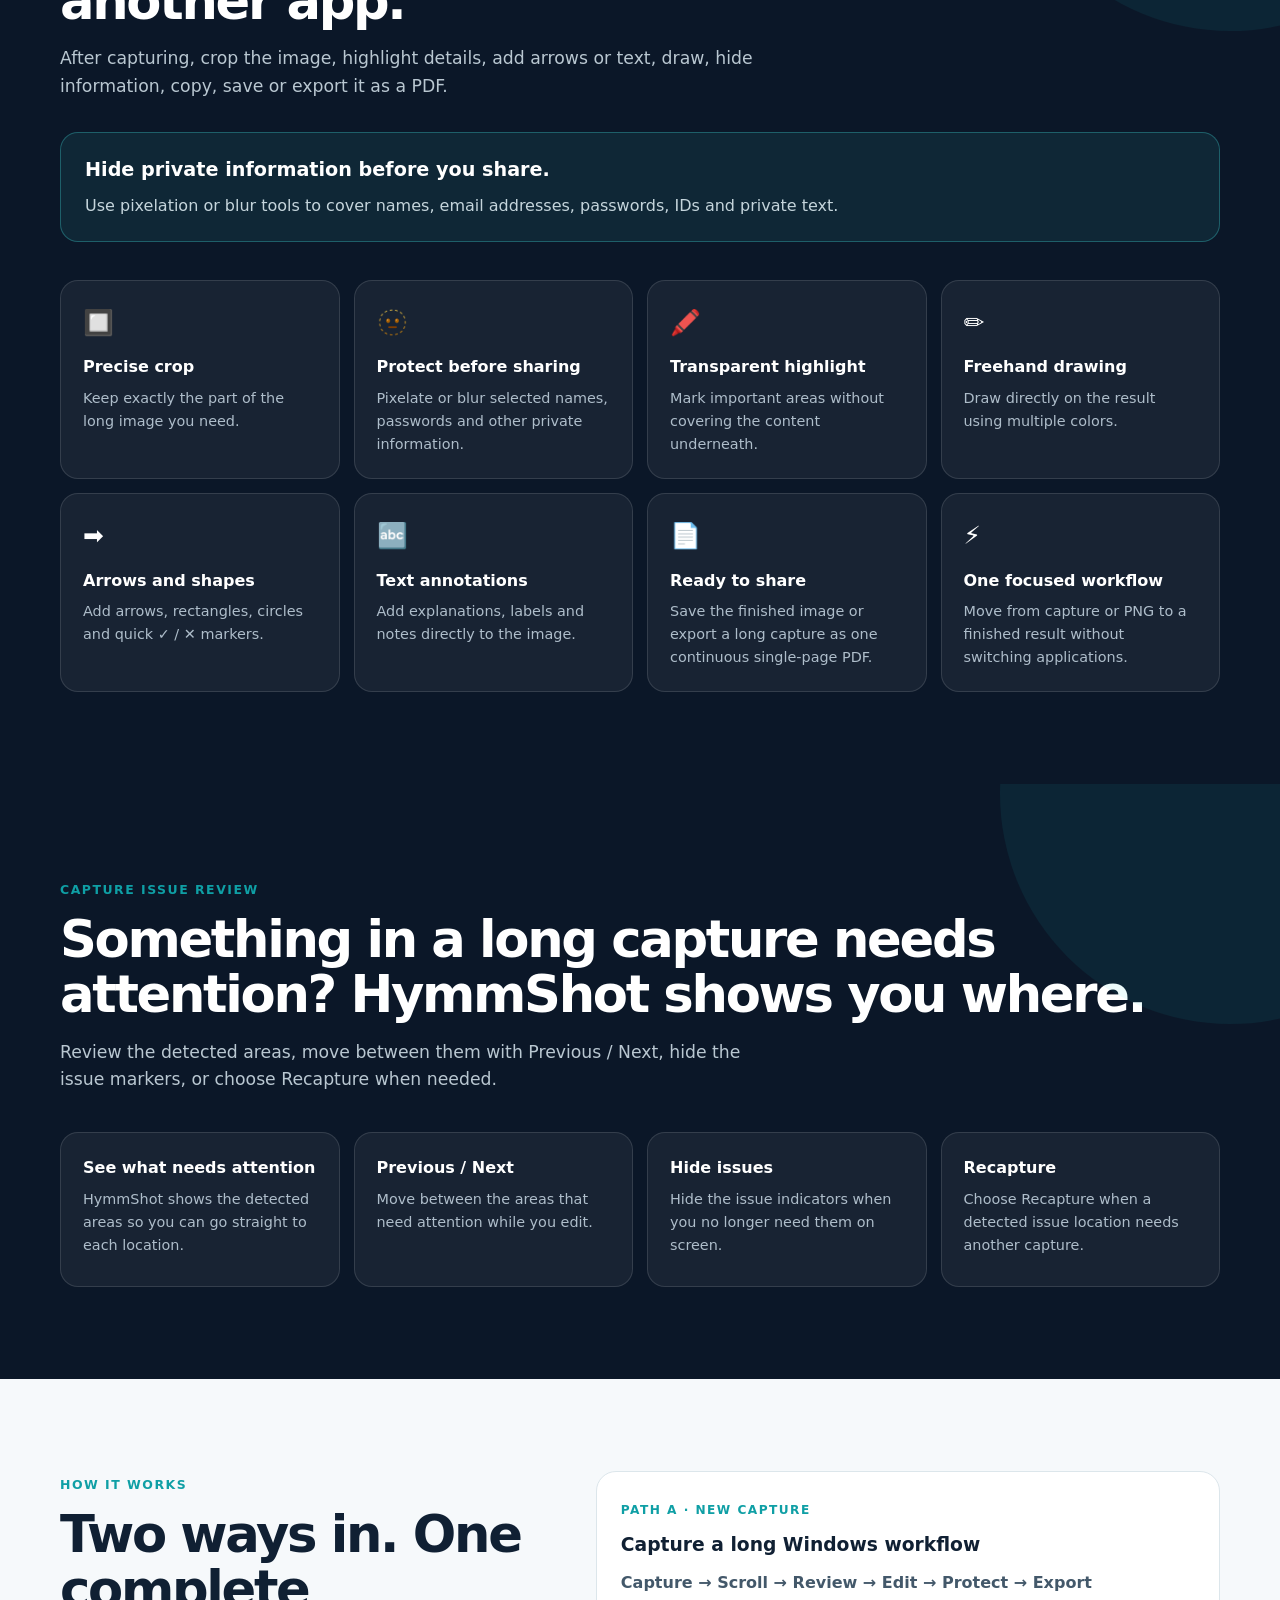
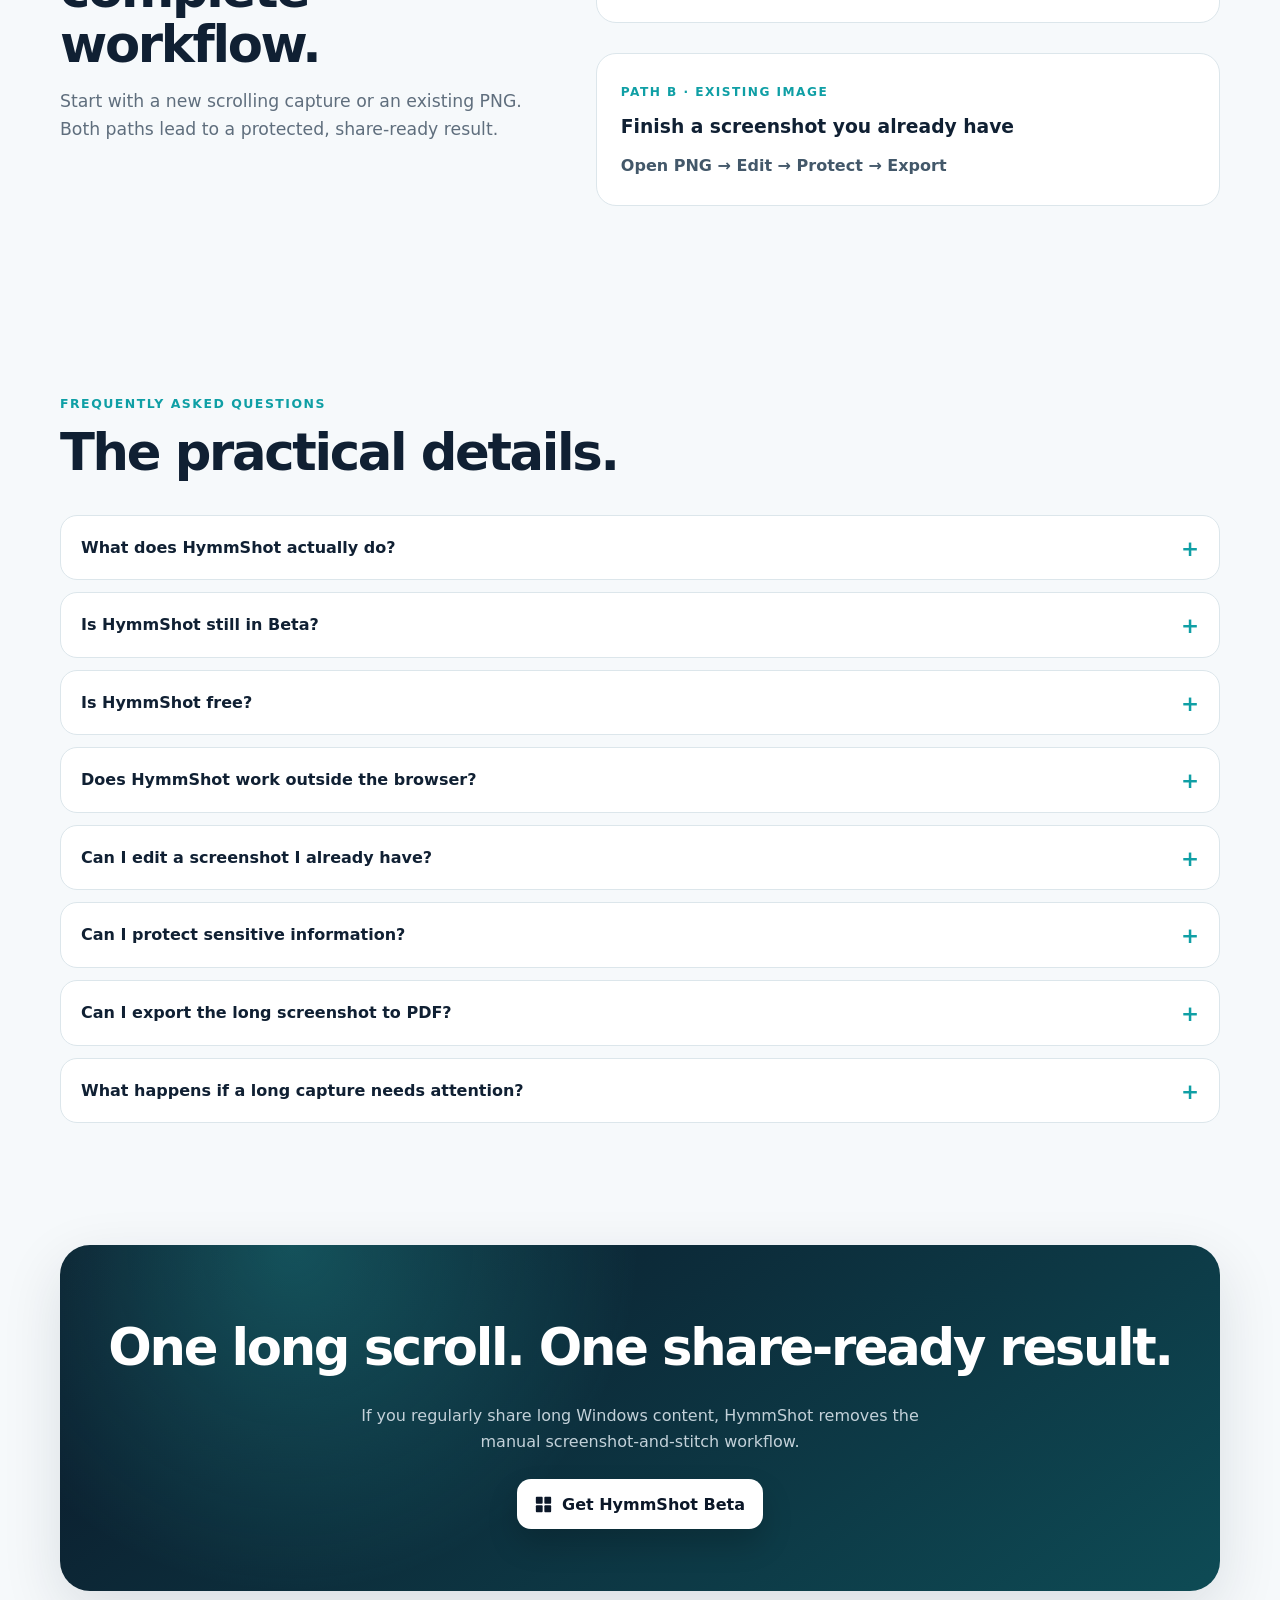
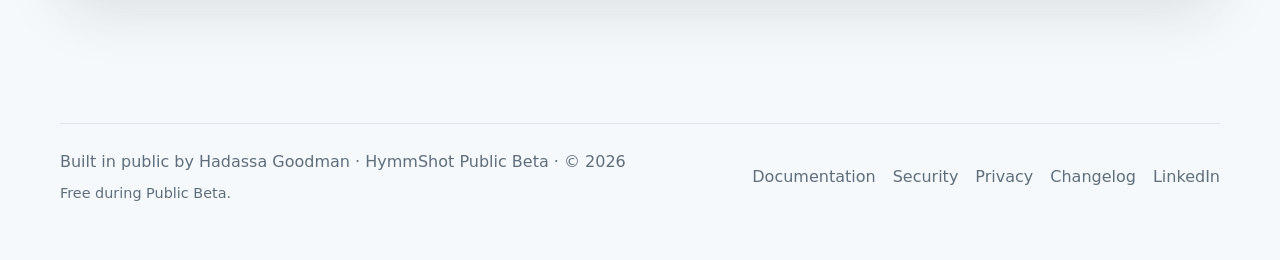
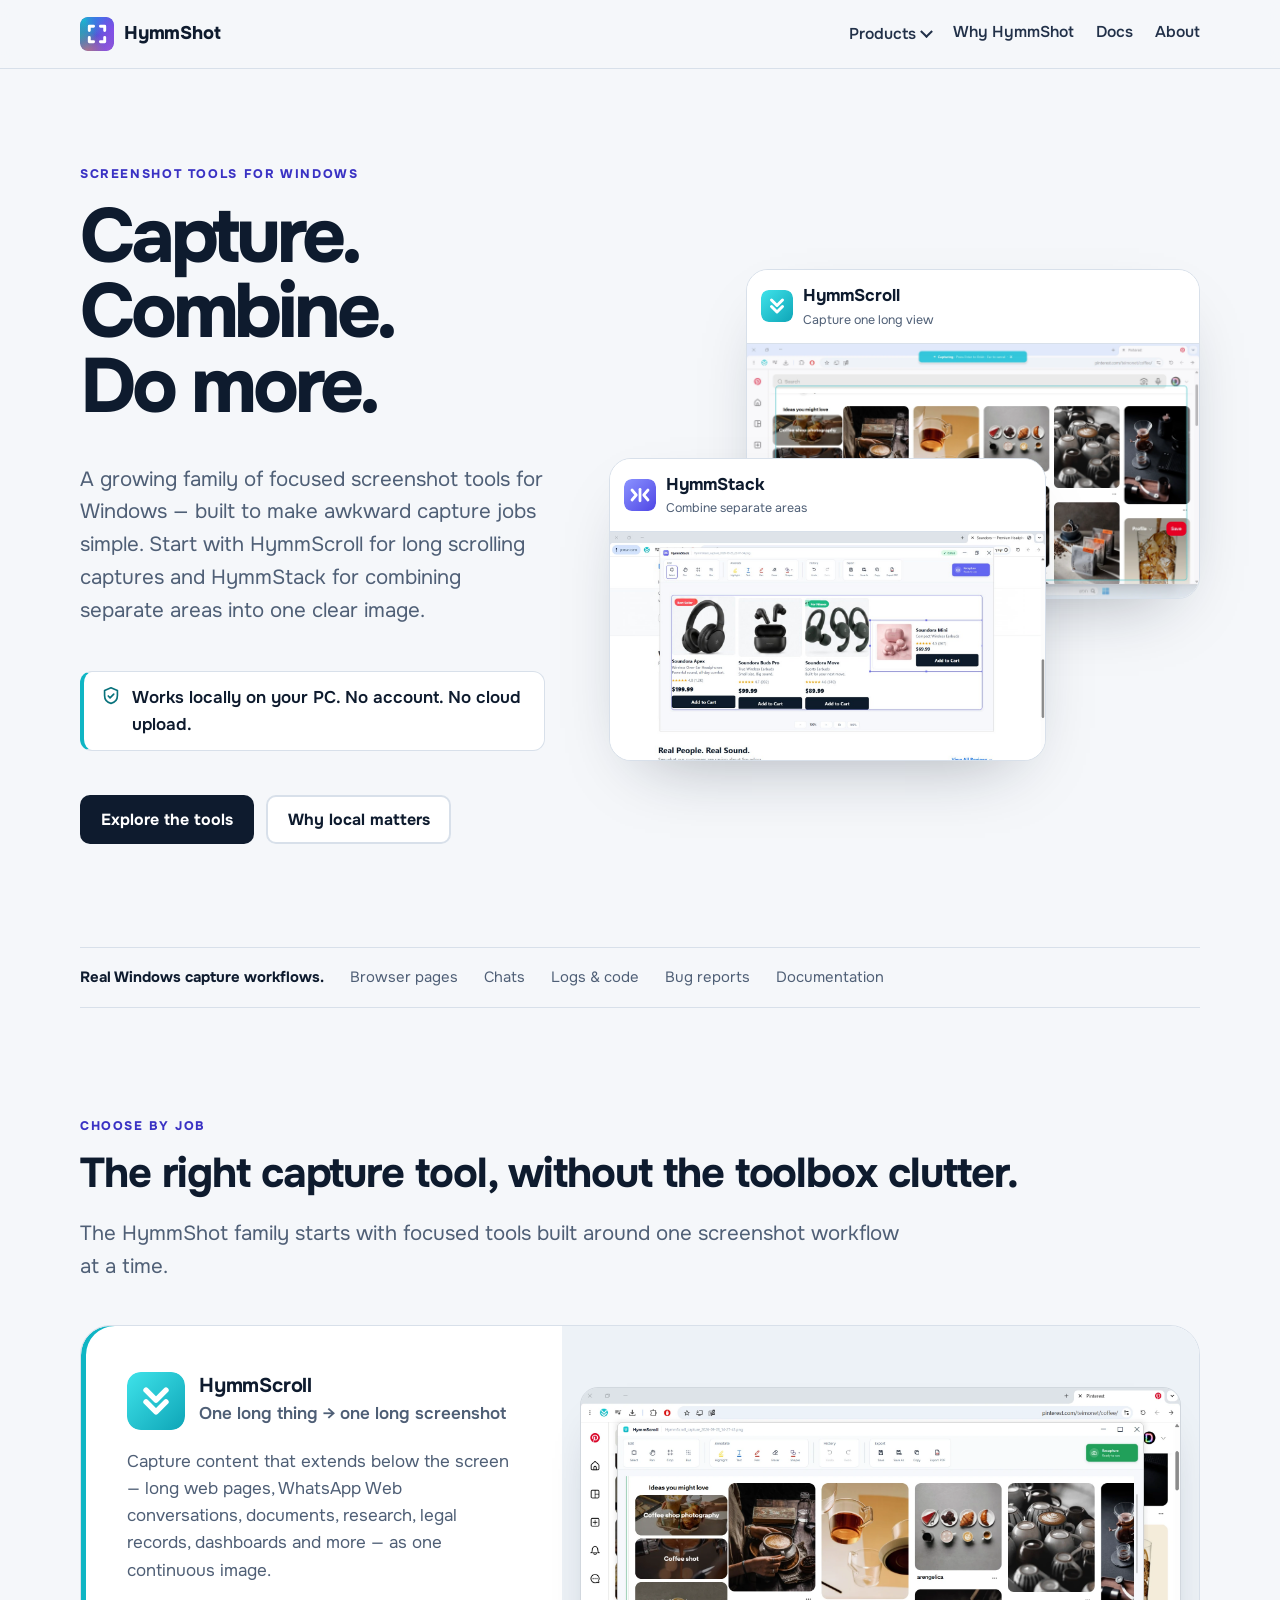
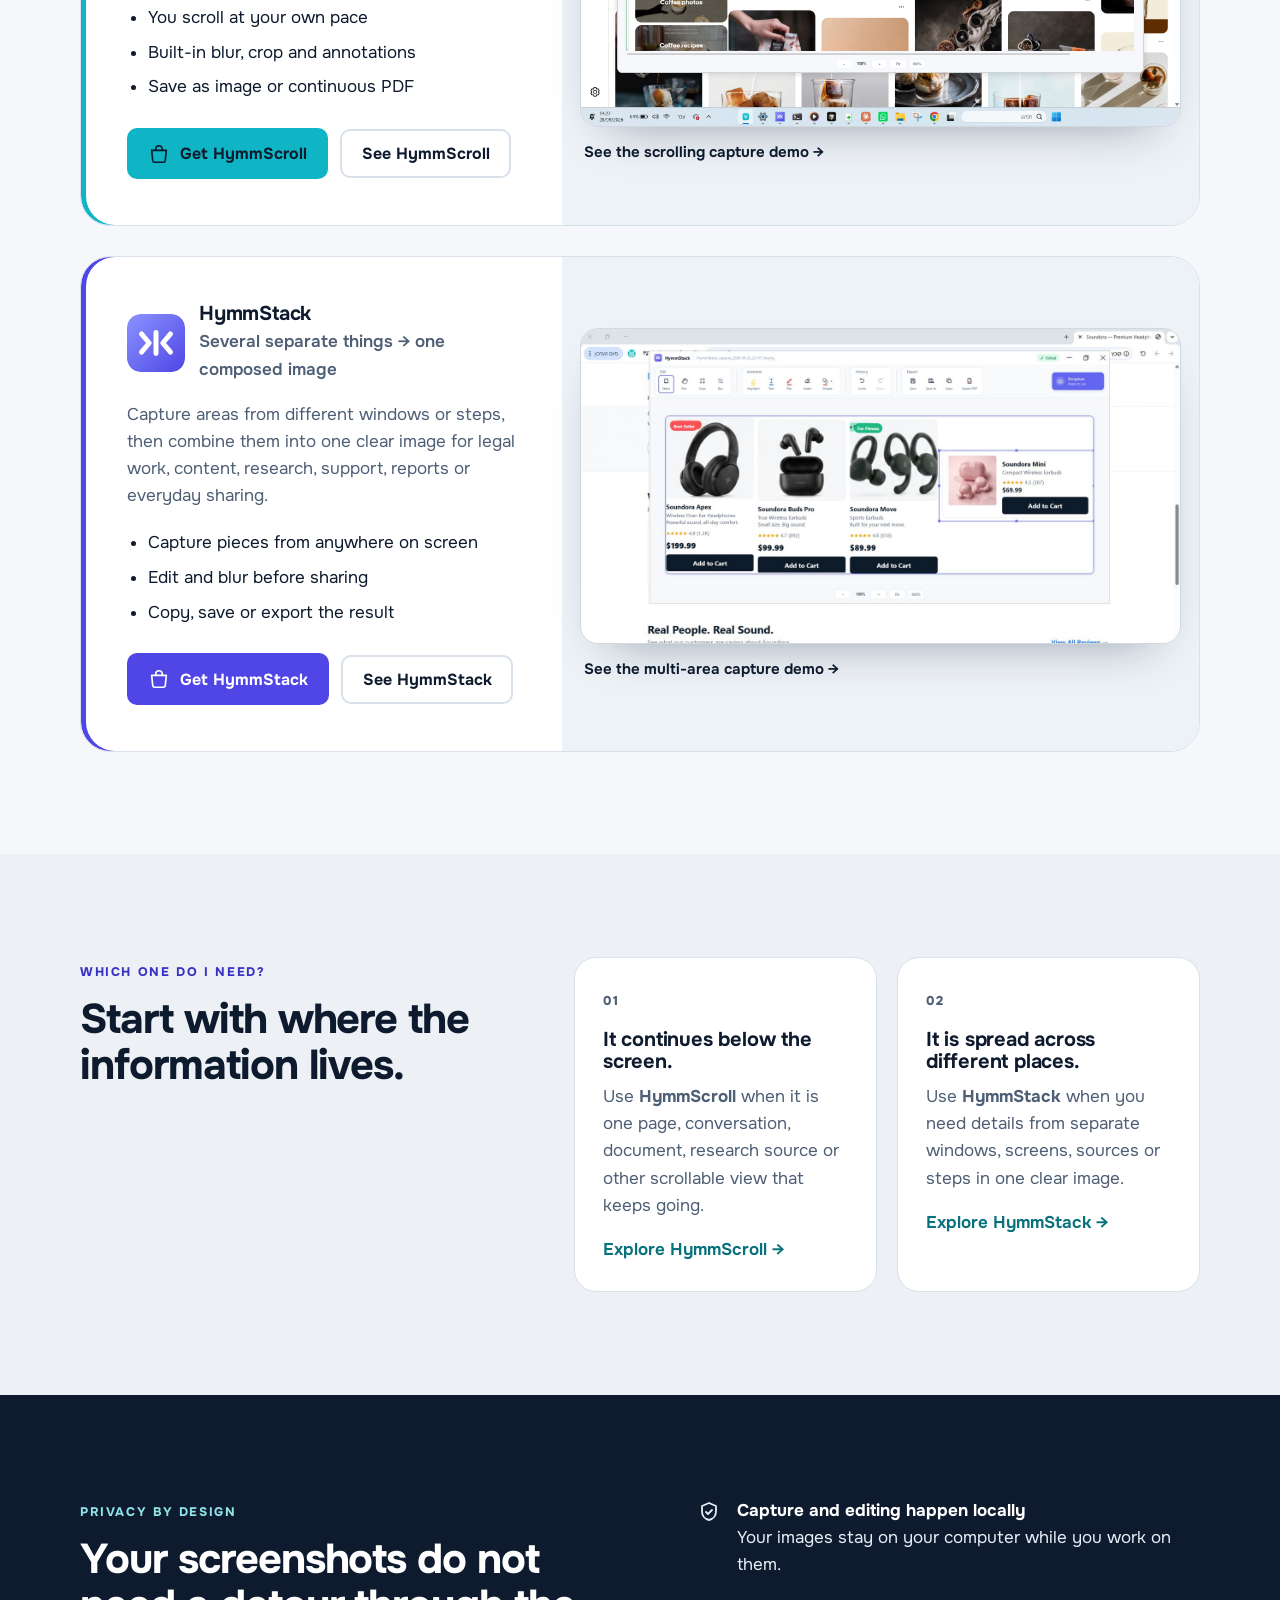
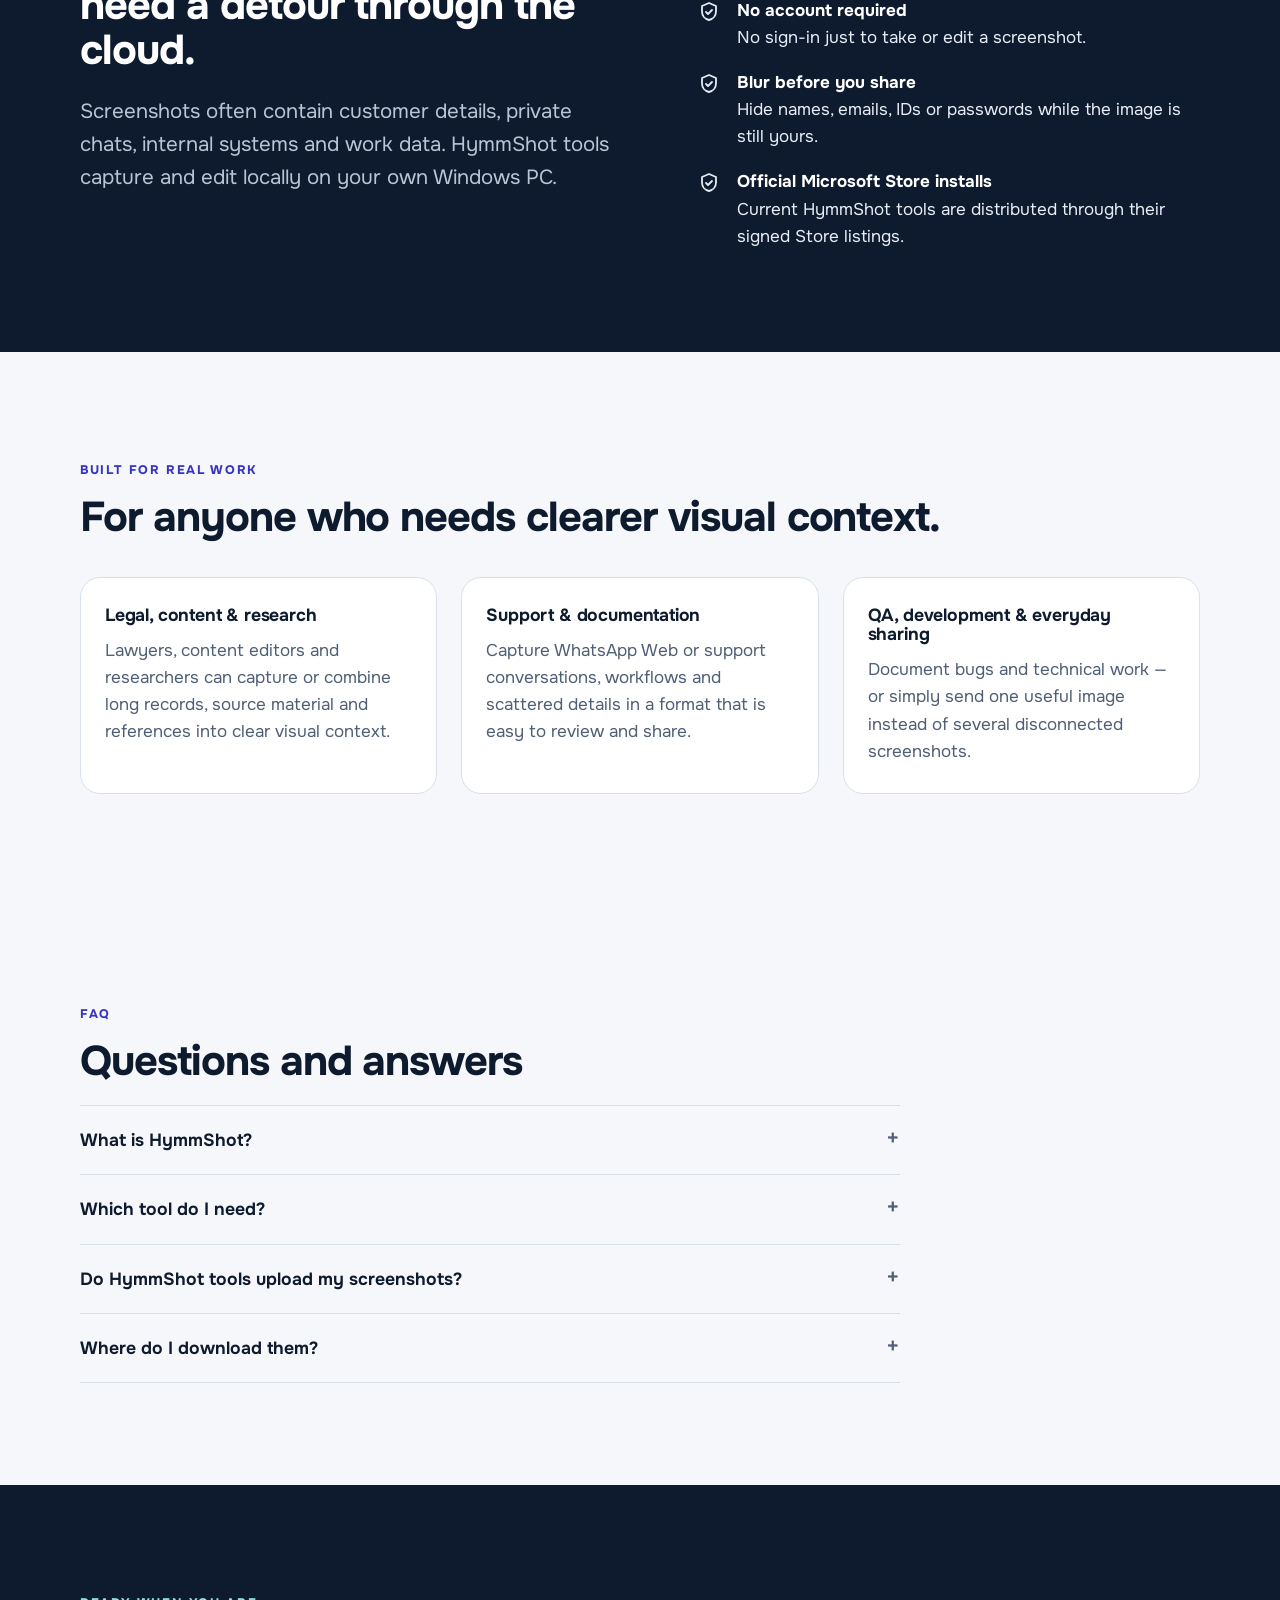
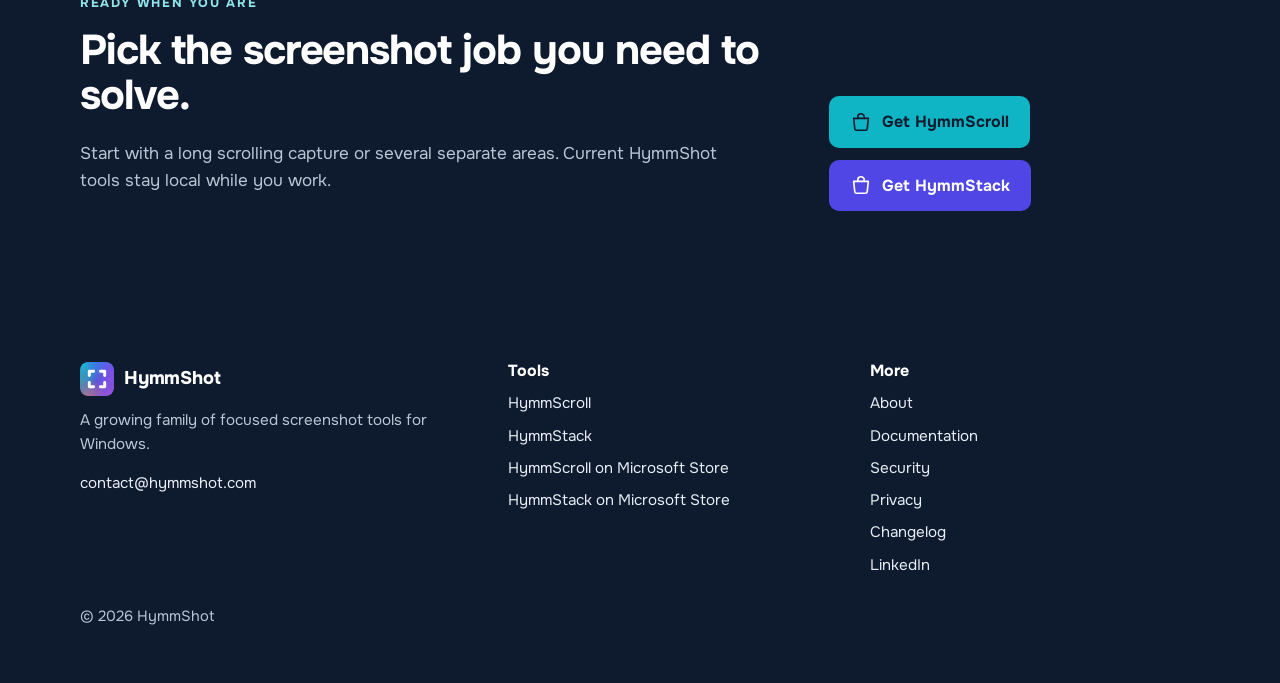
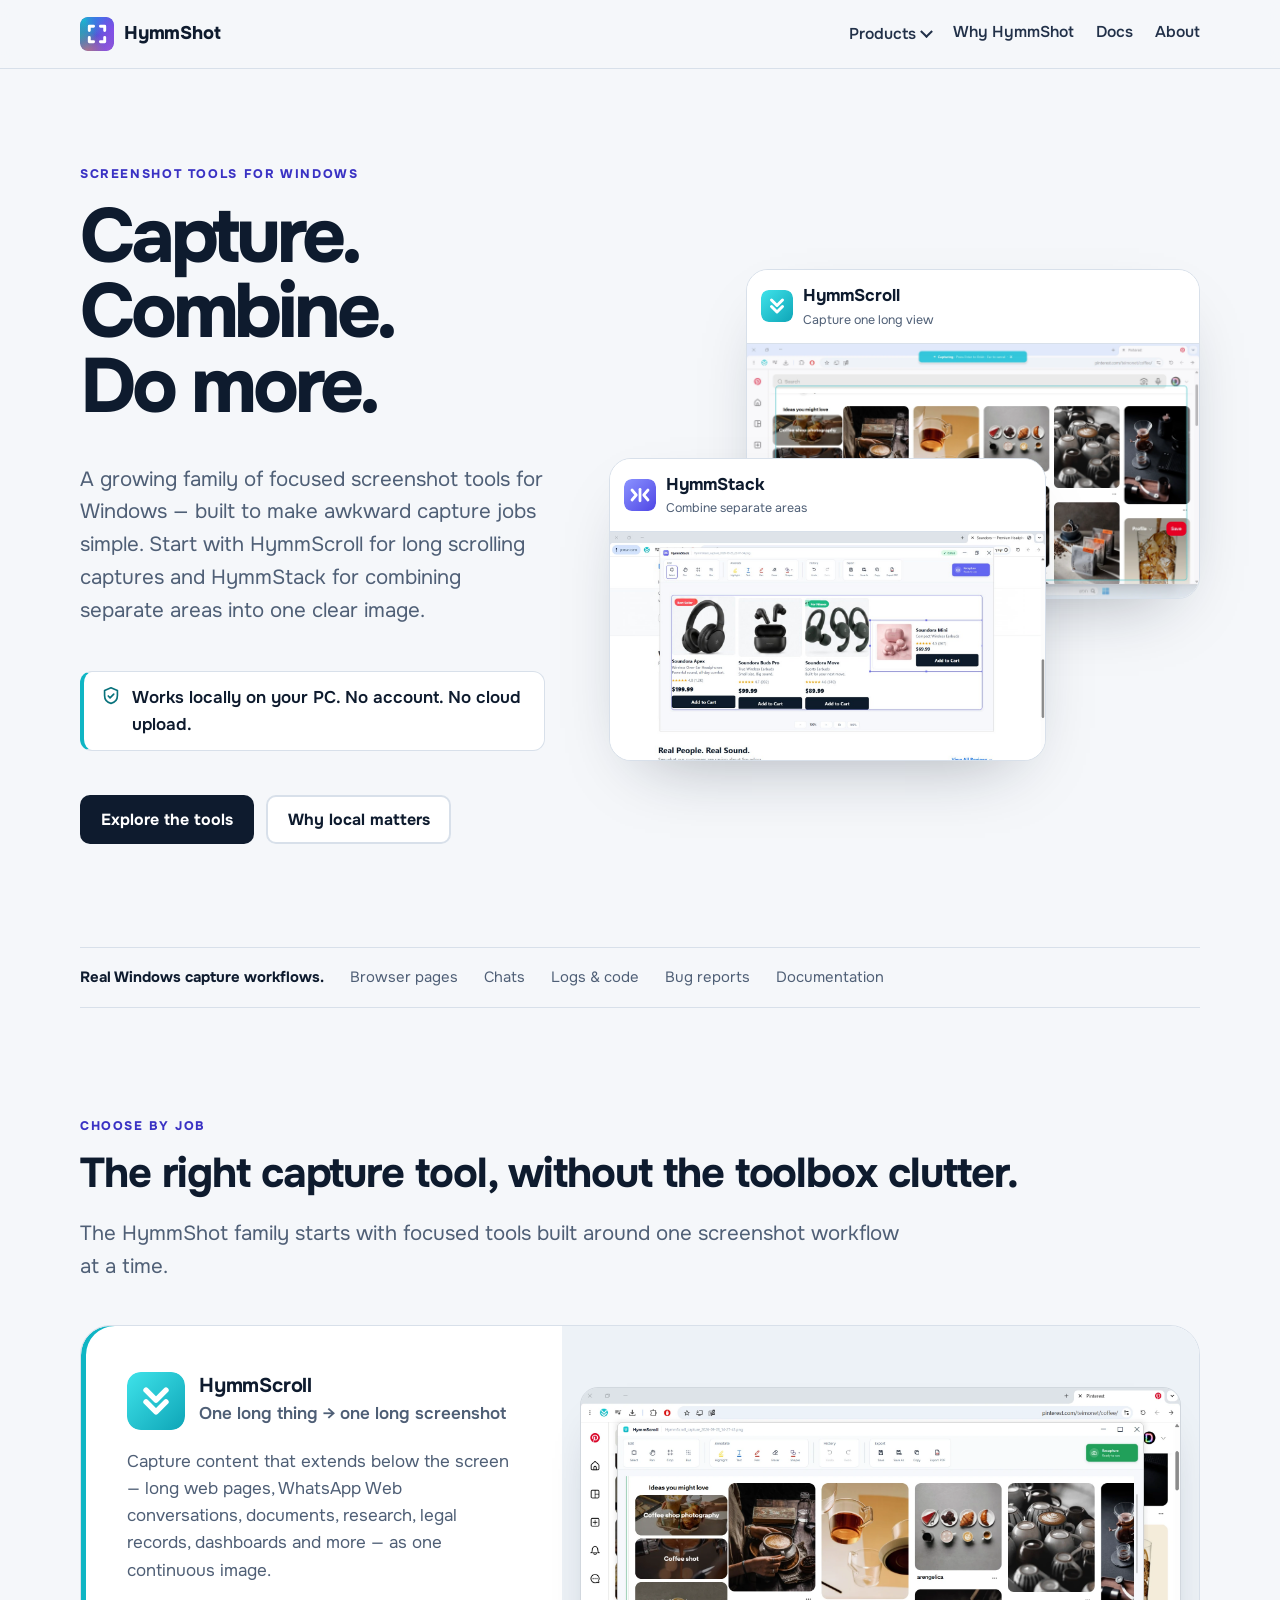
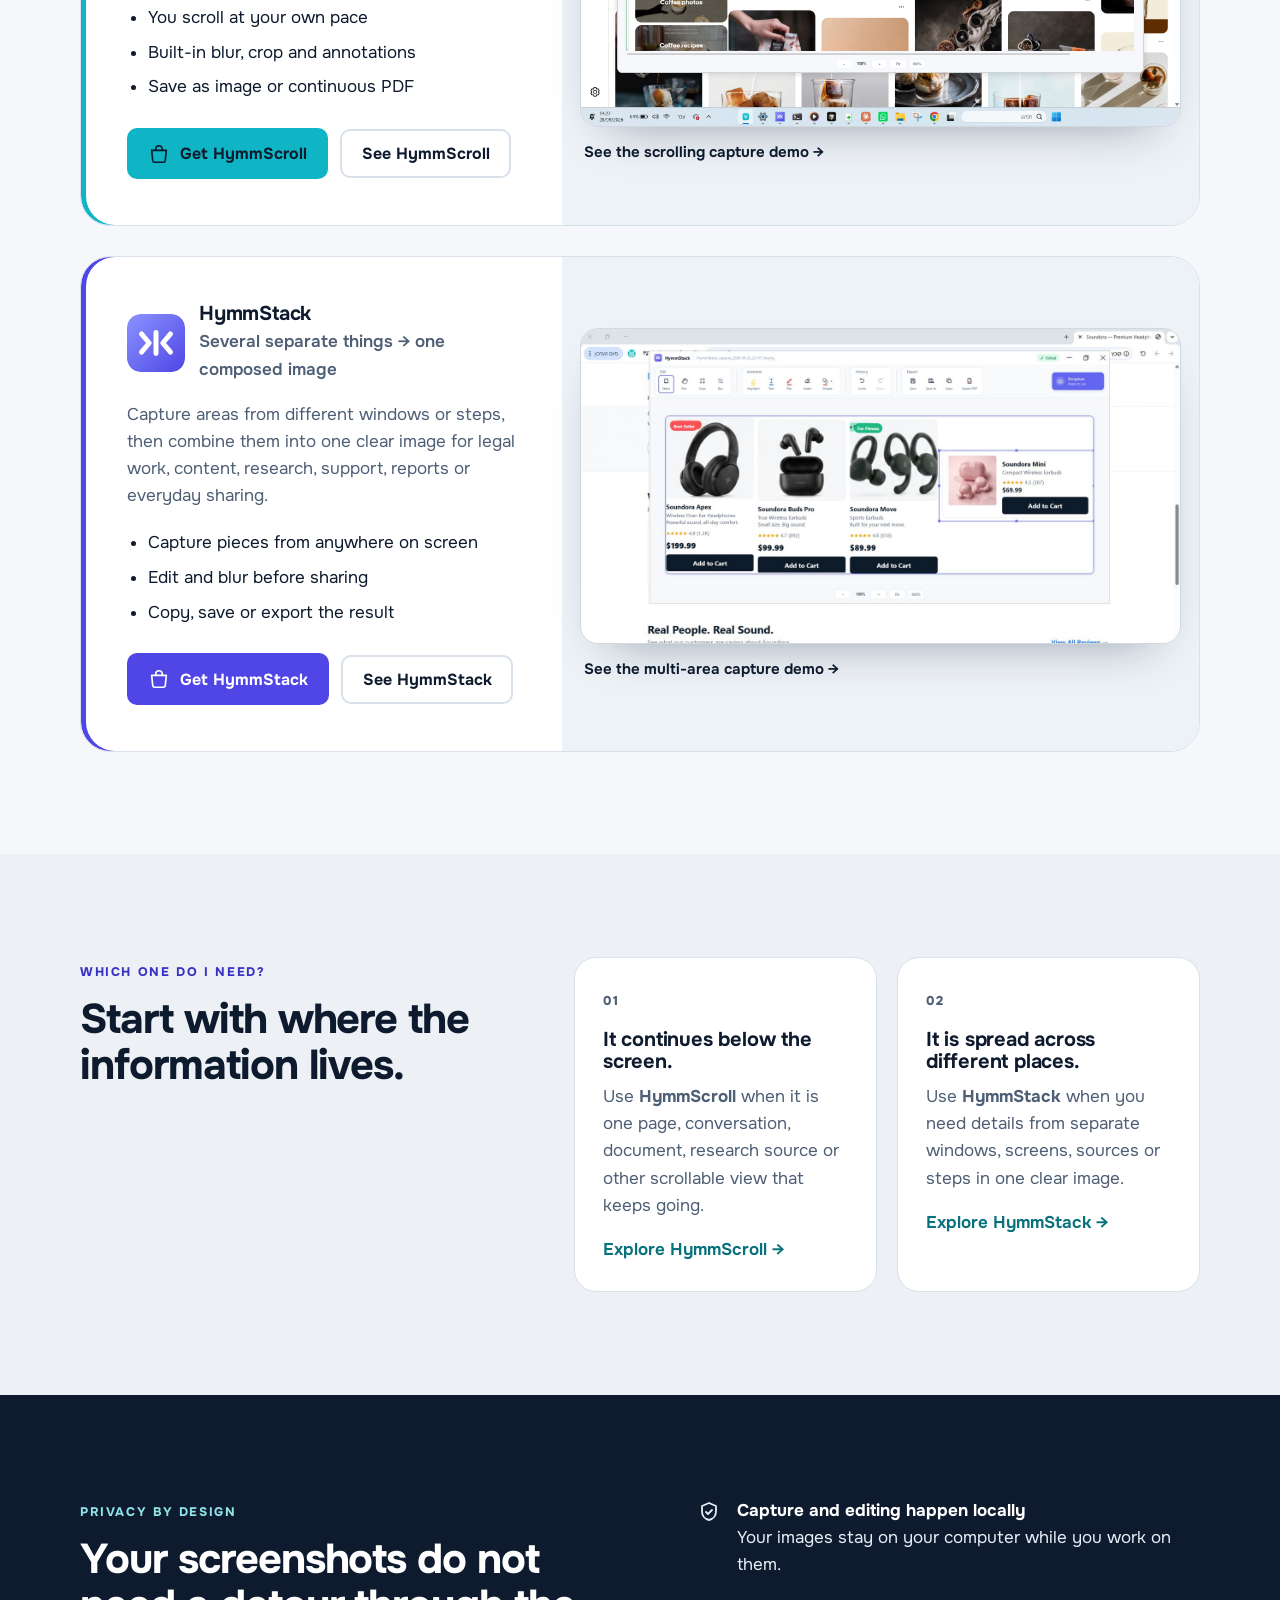
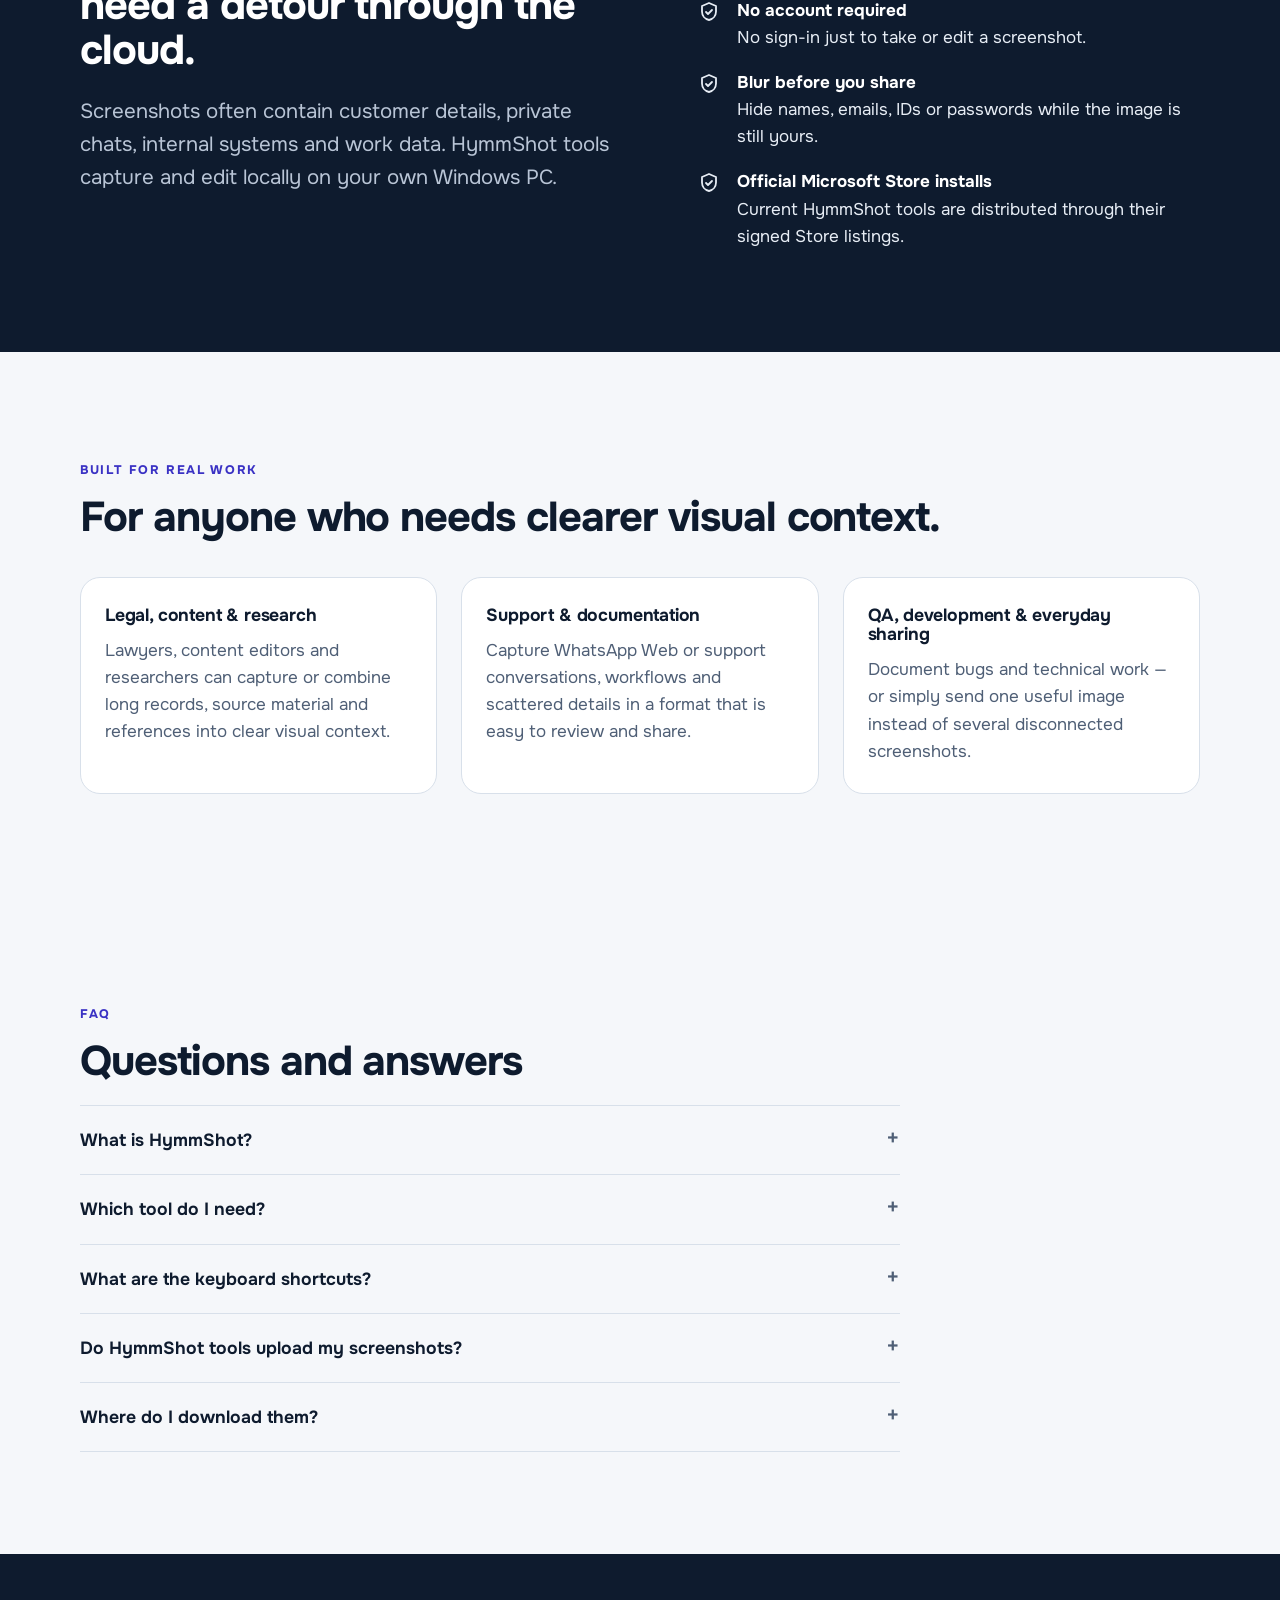
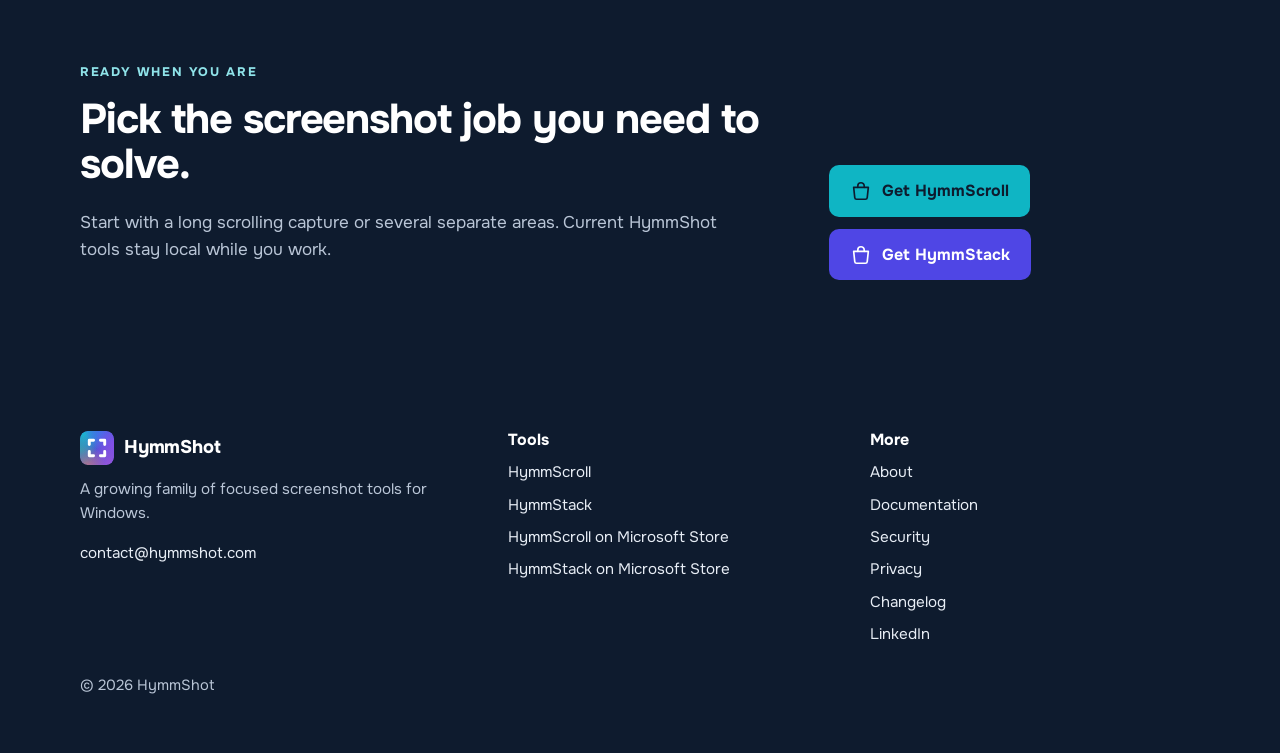
